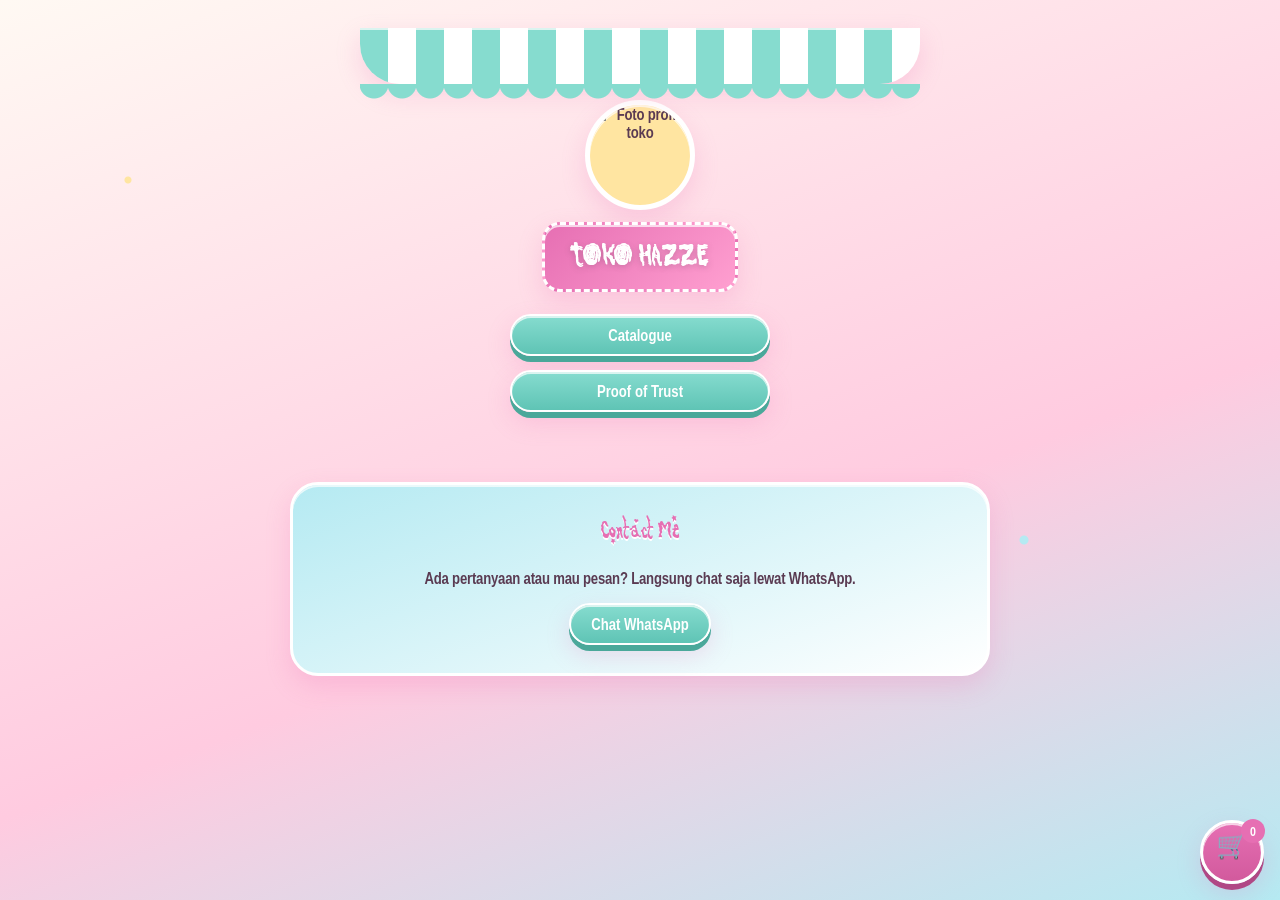
==== index.html @ c9434a18 "Add files via upload" ====
<!doctype html>
<html lang="id">
<head>
  <meta charset="utf-8">
  <meta name="viewport" content="width=device-width, initial-scale=1">
  <title>TOKO HAZZE</title>
  <link rel="stylesheet" href="styles.css">
  <script src="https://cdn.jsdelivr.net/npm/@supabase/supabase-js@2"></script>
  <script src="config.js"></script>
  <script src="shared.js" defer></script>
</head>
<body>
  <header class="storefront">
    <div class="canopy"></div>
    <img id="avatar" class="avatar" alt="Foto profil toko" src="[data-uri]">
    <div class="sign" id="storeName">TOKO HAZZE</div>
    <p class="welcome" id="welcome"></p>
    <nav class="nav">
      <a href="#katalog">Catalogue</a>
      <a href="#testimonials">Proof of Trust</a>
    </nav>
  </header>

  <main>
    <section class="page" id="katalog" hidden>
      <button class="btn back-btn" data-home>← Kembali ke menu</button>
      <h2 class="title">Catalogue</h2>
      <div id="catalog" class="grid"></div>
    </section>

    <section class="page" id="testimonials" hidden>
      <button class="btn back-btn" data-home>← Kembali ke menu</button>
      <h2 class="title">Proof of Trust</h2>
      <div id="testimonialGallery" class="gallery"></div>
    </section>

    <section class="page" id="contact">
      <div class="contact">
        <h2 class="title" style="margin-top:0">Contact Me</h2>
        <p>Ada pertanyaan atau mau pesan? Langsung chat saja lewat WhatsApp.</p>
        <button class="btn" id="contactBtn">Chat WhatsApp</button>
      </div>
    </section>
  </main>

  <footer id="footer"></footer>

  <button class="btn pink cart-fab" id="cartBtn" aria-label="Keranjang">
    🛒<span class="cart-count" id="cartCount">0</span>
  </button>

  <section class="page" id="cartPanel" hidden>
    <div class="panel">
      <h2 class="title" style="margin-top:0">Keranjang</h2>
      <div id="cartItems"></div>
      <div class="total" id="cartTotal"></div>
      <p class="notice" id="cartEmpty" hidden>Keranjang masih kosong. Pilih aplikasi dari katalog dulu ya.</p>
      <div style="text-align:right;margin-top:12px;display:flex;gap:8px;justify-content:flex-end;flex-wrap:wrap">
        <button class="btn" id="backToCatalog">Kembali ke Katalog</button>
        <button class="btn pink" id="checkoutBtn">Checkout via WhatsApp</button>
      </div>
    </div>
  </section>

  <div class="lightbox" id="lightbox"><img id="lightboxImg" alt=""></div>

  <script src="app.js" defer></script>
</body>
</html>
---- styles.css ----
:root {
  --mint: #86DCCF;
  --pink: #FFCBE0;
  --magenta: #E66FB3;
  --baby: #B5EAF2;
  --butter: #FFE5A1;
  --cream: #FFF9F3;
  --ink: #5a3b52;
  --shadow: 0 10px 24px rgba(230, 111, 179, .22), inset 0 2px 0 rgba(255,255,255,.7);
}
* { box-sizing: border-box; }
html { scroll-behavior: smooth; }
body {
  margin: 0;
  font-family: "Arial Narrow", "Liberation Sans Narrow", Arial, sans-serif;
  font-weight: 700;
  letter-spacing: -0.2px;
  color: var(--ink);
  background:
    radial-gradient(circle at 10% 20%, var(--butter) 0 3px, transparent 4px),
    radial-gradient(circle at 80% 60%, var(--baby) 0 4px, transparent 5px),
    linear-gradient(160deg, var(--cream), var(--pink) 60%, var(--baby));
  background-attachment: fixed;
  min-height: 100vh;
}
@font-face {
  font-family: "Pretty on the Inside";
  src: url("fonts/PrettyOnTheInside.ttf") format("truetype");
  font-weight: 400;
  font-style: normal;
  font-display: swap;
}

.storefront { text-align: center; padding: 28px 16px 0; position: relative; }
.canopy {
  height: 56px; margin: 0 auto; max-width: 560px;
  background: repeating-linear-gradient(90deg, var(--mint) 0 28px, #fff 28px 56px);
  border-radius: 0 0 40px 40px;
  box-shadow: var(--shadow);
  position: relative;
}
.canopy::after {
  content: ""; position: absolute; left: 0; right: 0; bottom: -18px; height: 18px;
  background: radial-gradient(circle at 14px 0, var(--mint) 14px, transparent 15px) 0 0 / 28px 18px repeat-x;
}
.avatar {
  width: 110px; height: 110px; border-radius: 50%; object-fit: cover; margin: 16px auto 0;
  border: 5px solid #fff; box-shadow: var(--shadow); background: var(--butter); display: block;
}
.sign {
  display: inline-block; margin-top: 12px; padding: 10px 26px; border-radius: 18px;
  background: linear-gradient(135deg, var(--magenta), #ff9fd0);
  color: #fff; font-family: "Pretty on the Inside", "Arial Narrow", cursive; font-weight: 400;
  font-size: 44px; text-shadow: 0 2px 0 #fff, 0 3px 6px rgba(90,59,82,.35);
  box-shadow: var(--shadow); border: 3px dashed #fff;
}
.welcome { max-width: 640px; margin: 14px auto 0; font-size: 18px; }
.nav {
  display: flex; flex-direction: column; align-items: center; gap: 14px; margin: 22px 0;
}
.nav a { min-width: 260px; text-align: center; }
.nav a, .btn {
  display: inline-block; text-decoration: none; color: #fff; border: 2px solid #fff;
  padding: 10px 20px; border-radius: 999px; letter-spacing: 0;
  background: linear-gradient(180deg, var(--mint), #5fc4b5);
  box-shadow: 0 6px 0 #4aa89a, var(--shadow); transition: transform .15s, box-shadow .15s;
  cursor: pointer; font: inherit; font-weight: 700;
}
.nav a:hover, .btn:hover { transform: translateY(-2px); }
.back-btn { margin: 4px 0 14px; font-size: 15px; padding: 8px 16px; }
.nav a.active { box-shadow: 0 6px 0 #4aa89a, 0 0 0 4px var(--butter), var(--shadow); }
.nav a:active, .btn:active { transform: translateY(4px); box-shadow: 0 2px 0 #4aa89a; }
.btn.pink { background: linear-gradient(180deg, var(--magenta), #d25a9d); box-shadow: 0 6px 0 #b04885, var(--shadow); }
.btn:disabled { opacity: .5; cursor: not-allowed; transform: none; }

section.page { max-width: 1100px; margin: 0 auto; padding: 24px 16px 40px; animation: fade .5s ease; }
@keyframes fade { from { opacity: 0; transform: translateY(8px); } to { opacity: 1; transform: none; } }
h2.title {
  text-align: center; font-family: "Pretty on the Inside", "Arial Narrow", cursive; font-weight: 400;
  color: var(--magenta); font-size: 38px; text-shadow: 0 2px 0 #fff; margin: 8px 0 18px;
}

.grid { display: grid; gap: 20px; grid-template-columns: repeat(auto-fill, minmax(230px, 1fr)); }
.card {
  position: relative; background: linear-gradient(160deg, #fff, var(--cream) 60%, var(--pink));
  border-radius: 22px; padding: 14px; box-shadow: var(--shadow); border: 3px solid #fff;
  transition: transform .2s, box-shadow .2s;
}
.card:hover { transform: translateY(-4px) rotate(-.4deg); box-shadow: 0 16px 30px rgba(230,111,179,.3); }
.card img { width: 100%; aspect-ratio: 4/3; object-fit: contain; background: #fff; border-radius: 14px; border: 2px dashed var(--baby); }
.card h3 { margin: 10px 0 4px; font-size: 20px; }
.badge {
  display: inline-block; padding: 3px 12px; border-radius: 999px; font-size: 13px; color: var(--ink);
  background: var(--butter); border: 1px solid #e8c96a; margin-bottom: 6px;
}
.badge.Private { background: var(--baby); border-color: #7cc7d6; }
.price { font-size: 22px; color: var(--magenta); text-shadow: 0 1px 0 #fff; }
.card .btn { width: 100%; margin-top: 8px; }
.card.unavailable { filter: grayscale(.6); opacity: .7; }
.sticker {
  position: absolute; top: -10px; right: -8px; background: var(--butter); border-radius: 50%;
  width: 42px; height: 42px; display: grid; place-items: center; font-size: 22px; box-shadow: var(--shadow);
  transform: rotate(12deg);
}
.label { position: absolute; top: 10px; left: 10px; background: #fff; border-radius: 999px; padding: 2px 10px; font-size: 13px; border: 2px solid var(--mint); }

.cart-fab {
  position: fixed; right: 16px; bottom: 16px; z-index: 20; border-radius: 50%; width: 64px; height: 64px;
  display: grid; place-items: center; font-size: 26px; padding: 0; border: 3px solid #fff;
}
.cart-count {
  position: absolute; top: -4px; right: -4px; background: var(--magenta); color: #fff; border-radius: 999px;
  min-width: 24px; height: 24px; font-size: 13px; display: grid; place-items: center; padding: 0 6px;
}
.panel {
  background: #fff; border-radius: 22px; padding: 18px; box-shadow: var(--shadow); border: 3px solid var(--pink);
}
.cart-row { display: grid; grid-template-columns: 70px 1fr auto; gap: 12px; align-items: center; padding: 10px 0; border-bottom: 2px dashed var(--pink); }
.cart-row img { width: 70px; height: 70px; object-fit: contain; border-radius: 12px; background: var(--cream); }
.qty { display: inline-flex; align-items: center; gap: 6px; }
.qty button { width: 30px; height: 30px; border-radius: 50%; border: 0; background: var(--mint); color: #fff; font-size: 16px; cursor: pointer; }
.total { font-size: 22px; text-align: right; margin-top: 12px; }

.gallery { columns: 240px; column-gap: 16px; }
.shot {
  break-inside: avoid; margin: 0 0 16px; position: relative; border-radius: 18px; overflow: hidden;
  background: #fff; border: 4px solid #fff; box-shadow: var(--shadow); cursor: zoom-in; transition: transform .2s;
}
.shot:hover { transform: scale(1.02) rotate(-.5deg); }
.shot img { width: 100%; display: block; }
.shot .num {
  position: absolute; left: 8px; bottom: 8px; background: var(--butter); border: 2px solid #fff;
  padding: 2px 10px; border-radius: 999px; font-size: 14px; box-shadow: 0 2px 6px rgba(0,0,0,.15);
}
.lightbox {
  position: fixed; inset: 0; background: rgba(90,59,82,.75); display: none; place-items: center; z-index: 50; padding: 20px;
}
.lightbox.open { display: grid; }
.lightbox img { max-width: 95vw; max-height: 90vh; border-radius: 16px; border: 6px solid #fff; }

.contact { text-align: center; background: linear-gradient(160deg, var(--baby), #fff); border-radius: 28px; padding: 28px; margin: 24px auto; max-width: 700px; box-shadow: var(--shadow); border: 3px solid #fff; }
footer { text-align: center; padding: 24px 16px 40px; font-size: 14px; }
.scallop { height: 22px; background: radial-gradient(circle at 11px 0, var(--pink) 11px, transparent 12px) 0 0 / 22px 22px repeat-x; }

.toast {
  position: fixed; left: 50%; bottom: 96px; transform: translate(-50%, 30px); opacity: 0; transition: .3s;
  background: var(--mint); color: #fff; padding: 10px 20px; border-radius: 999px; box-shadow: var(--shadow); z-index: 60;
}
.toast.show { opacity: 1; transform: translate(-50%, 0); }
.empty { text-align: center; padding: 30px; background: #fff; border-radius: 18px; border: 2px dashed var(--magenta); }
.notice { background: var(--butter); border-radius: 14px; padding: 10px 14px; margin: 10px 0; }

/* ===== Admin ===== */
.admin-wrap { max-width: 1100px; margin: 0 auto; padding: 20px 16px; }
.admin-wrap input, .admin-wrap textarea, .admin-wrap select {
  width: 100%; padding: 9px 12px; border-radius: 12px; border: 2px solid var(--baby); font: inherit; margin: 4px 0 10px; background: #fff;
}
.admin-wrap label { font-size: 15px; display: block; }
.admin-wrap table { width: 100%; border-collapse: collapse; background: #fff; border-radius: 14px; overflow: hidden; }
.admin-wrap td, .admin-wrap th { padding: 8px; border-bottom: 1px solid var(--pink); text-align: left; vertical-align: middle; }
.admin-wrap td img { width: 60px; height: 60px; object-fit: cover; border-radius: 10px; }
.stats { display: grid; grid-template-columns: repeat(auto-fill, minmax(180px, 1fr)); gap: 14px; margin-bottom: 20px; }
.stat { background: #fff; border-radius: 18px; padding: 16px; box-shadow: var(--shadow); text-align: center; }
.stat b { font-size: 34px; color: var(--magenta); display: block; }
.tabs { display: flex; gap: 8px; flex-wrap: wrap; margin-bottom: 16px; }
.tabs button { padding: 8px 14px; border-radius: 999px; border: 2px solid #fff; background: var(--pink); cursor: pointer; font: inherit; font-weight: 700; color: var(--ink); }
.tabs button.active { background: var(--mint); color: #fff; }
.row-actions { display: flex; gap: 6px; flex-wrap: wrap; }
.row-actions button { padding: 5px 10px; border-radius: 999px; border: 0; cursor: pointer; background: var(--baby); font: inherit; }
.row-actions button.danger { background: #ffb3b3; }

@media (max-width: 600px) {
  .sign { font-size: 34px; }
  h2.title { font-size: 30px; }
}
@media (prefers-reduced-motion: reduce) {
  * { animation: none !important; transition: none !important; }
}
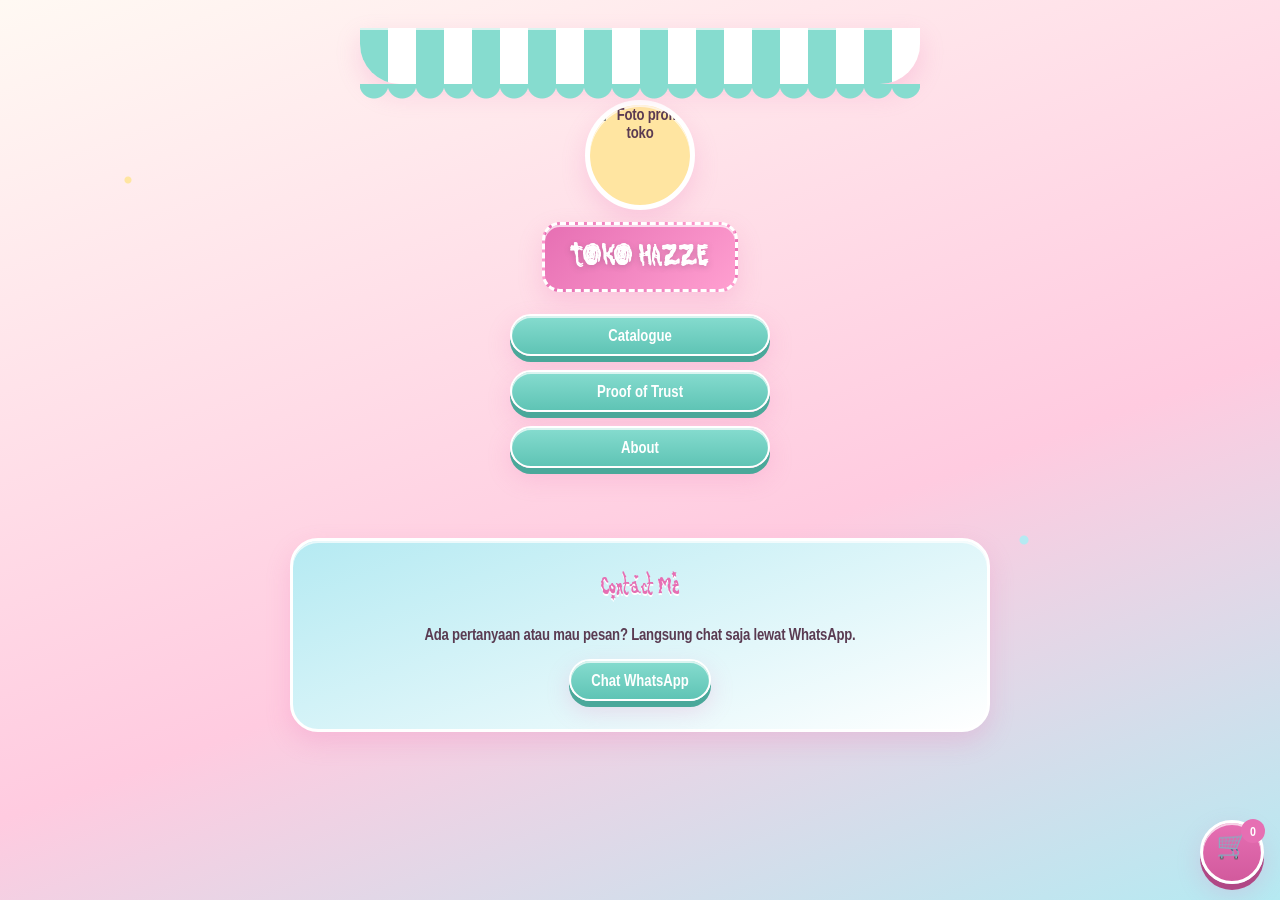
==== commit 466b6984: "Add files via upload" ====
--- a/index.html
+++ b/index.html
@@ -18,6 +18,7 @@
     <nav class="nav">
       <a href="#katalog">Catalogue</a>
       <a href="#testimonials">Proof of Trust</a>
+      <a href="#about">About</a>
     </nav>
   </header>
 
@@ -32,6 +33,12 @@
       <button class="btn back-btn" data-home>← Kembali ke menu</button>
       <h2 class="title">Proof of Trust</h2>
       <div id="testimonialGallery" class="gallery"></div>
+    </section>
+
+    <section class="page" id="about" hidden>
+      <button class="btn back-btn" data-home>← Kembali ke menu</button>
+      <h2 class="title">About</h2>
+      <div class="panel" id="aboutText" style="white-space: pre-line; font-size: 18px;"></div>
     </section>
 
     <section class="page" id="contact">
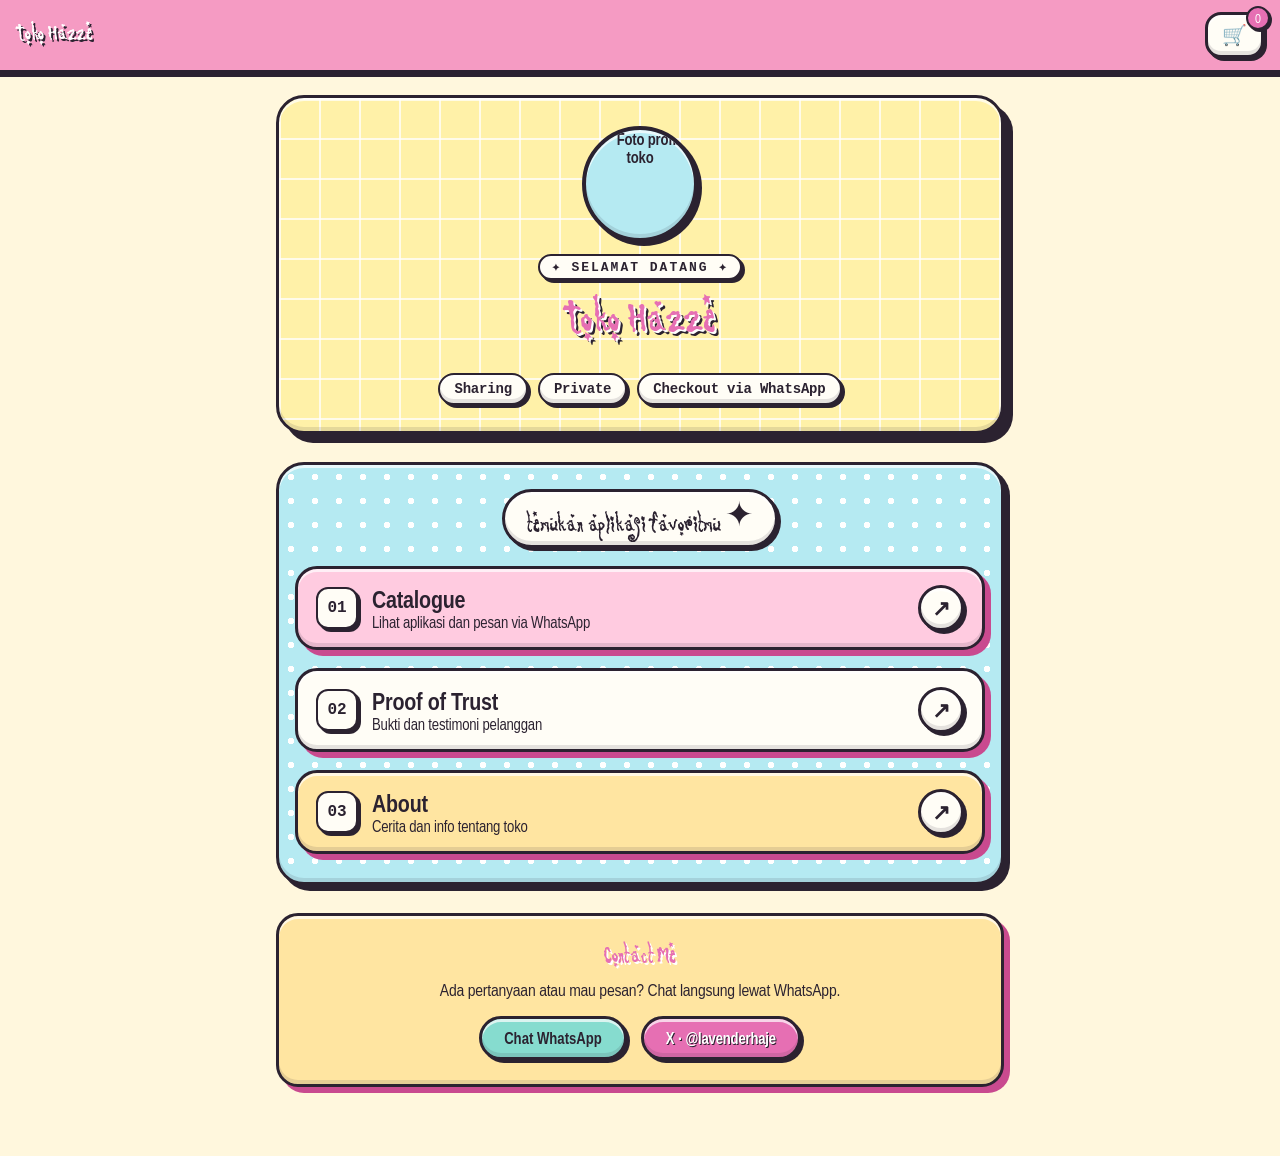
==== commit bf1ce0d6: "Add files via upload" ====
--- a/index.html
+++ b/index.html
@@ -3,71 +3,101 @@
 <head>
   <meta charset="utf-8">
   <meta name="viewport" content="width=device-width, initial-scale=1">
-  <title>TOKO HAZZE</title>
+  <title>Toko Hazze</title>
   <link rel="stylesheet" href="styles.css">
   <script src="https://cdn.jsdelivr.net/npm/@supabase/supabase-js@2"></script>
   <script src="config.js"></script>
   <script src="shared.js" defer></script>
 </head>
 <body>
-  <header class="storefront">
-    <div class="canopy"></div>
-    <img id="avatar" class="avatar" alt="Foto profil toko" src="[data-uri]">
-    <div class="sign" id="storeName">TOKO HAZZE</div>
-    <p class="welcome" id="welcome"></p>
-    <nav class="nav">
-      <a href="#katalog">Catalogue</a>
-      <a href="#testimonials">Proof of Trust</a>
-      <a href="#about">About</a>
-    </nav>
+  <header class="topbar">
+    <span class="brand-name" id="brandName">Toko Hazze</span>
+    <button class="iconbtn" id="cartBtn" aria-label="Keranjang">🛒<span class="cart-count" id="cartCount">0</span></button>
   </header>
 
   <main>
+    <section class="home" id="home">
+      <div class="hero">
+        <img id="avatar" class="avatar" alt="Foto profil toko" src="[data-uri]">
+        <p class="eyebrow">✦ SELAMAT DATANG ✦</p>
+        <h1 class="sign" id="storeName">Toko Hazze</h1>
+        <p class="welcome" id="welcome"></p>
+        <div class="chips">
+          <span>Sharing</span>
+          <span>Private</span>
+          <span>Checkout via WhatsApp</span>
+        </div>
+      </div>
+
+      <section class="menu-section">
+        <p class="menu-title">temukan aplikasi favoritmu ✦</p>
+        <nav class="nav">
+          <a class="menu-card" href="#katalog">
+            <span class="num">01</span>
+            <span><b>Catalogue</b><small>Lihat aplikasi dan pesan via WhatsApp</small></span>
+            <span class="arrow">↗</span>
+          </a>
+          <a class="menu-card" href="#testimonials">
+            <span class="num">02</span>
+            <span><b>Proof of Trust</b><small>Bukti dan testimoni pelanggan</small></span>
+            <span class="arrow">↗</span>
+          </a>
+          <a class="menu-card" href="#about">
+            <span class="num">03</span>
+            <span><b>About</b><small>Cerita dan info tentang toko</small></span>
+            <span class="arrow">↗</span>
+          </a>
+        </nav>
+      </section>
+
+      <section class="contact-card" id="contact">
+        <h2>Contact Me</h2>
+        <p>Ada pertanyaan atau mau pesan? Chat langsung lewat WhatsApp.</p>
+        <div class="contact-actions">
+          <button class="btn" id="contactBtn">Chat WhatsApp</button>
+          <a class="btn pink" href="https://x.com/lavenderhaje" target="_blank" rel="noopener">X · @lavenderhaje</a>
+        </div>
+      </section>
+
+      <footer id="footer"></footer>
+    </section>
+
     <section class="page" id="katalog" hidden>
       <button class="btn back-btn" data-home>← Kembali ke menu</button>
-      <h2 class="title">Catalogue</h2>
-      <div id="catalog" class="grid"></div>
+      <p class="eyebrow">✦ CATALOGUE ✦</p>
+      <h2 class="page-title">Pilih aplikasimu.</h2>
+      <div id="catalog"></div>
     </section>
 
     <section class="page" id="testimonials" hidden>
       <button class="btn back-btn" data-home>← Kembali ke menu</button>
-      <h2 class="title">Proof of Trust</h2>
+      <p class="eyebrow">✦ PROOF OF TRUST ✦</p>
+      <h2 class="page-title">Cerita dari pelanggan.</h2>
       <div id="testimonialGallery" class="gallery"></div>
     </section>
 
     <section class="page" id="about" hidden>
       <button class="btn back-btn" data-home>← Kembali ke menu</button>
-      <h2 class="title">About</h2>
-      <div class="panel" id="aboutText" style="white-space: pre-line; font-size: 18px;"></div>
+      <p class="eyebrow">✦ ABOUT ✦</p>
+      <h2 class="page-title">Tentang kami.</h2>
+      <div id="aboutText"></div>
     </section>
 
-    <section class="page" id="contact">
-      <div class="contact">
-        <h2 class="title" style="margin-top:0">Contact Me</h2>
-        <p>Ada pertanyaan atau mau pesan? Langsung chat saja lewat WhatsApp.</p>
-        <button class="btn" id="contactBtn">Chat WhatsApp</button>
+    <section class="page" id="cartPanel" hidden>
+      <button class="btn back-btn" data-home>← Kembali ke menu</button>
+      <p class="eyebrow">✦ KERANJANG ✦</p>
+      <h2 class="page-title">Pesananmu.</h2>
+      <div class="panel">
+        <div id="cartItems"></div>
+        <p class="notice" id="cartEmpty" hidden>Keranjang masih kosong. Pilih aplikasi dari katalog dulu ya.</p>
+        <div class="total" id="cartTotal"></div>
+        <div class="cart-actions">
+          <button class="btn" id="backToCatalog">Kembali ke Katalog</button>
+          <button class="btn pink" id="checkoutBtn">Checkout via WhatsApp</button>
+        </div>
       </div>
     </section>
   </main>
-
-  <footer id="footer"></footer>
-
-  <button class="btn pink cart-fab" id="cartBtn" aria-label="Keranjang">
-    🛒<span class="cart-count" id="cartCount">0</span>
-  </button>
-
-  <section class="page" id="cartPanel" hidden>
-    <div class="panel">
-      <h2 class="title" style="margin-top:0">Keranjang</h2>
-      <div id="cartItems"></div>
-      <div class="total" id="cartTotal"></div>
-      <p class="notice" id="cartEmpty" hidden>Keranjang masih kosong. Pilih aplikasi dari katalog dulu ya.</p>
-      <div style="text-align:right;margin-top:12px;display:flex;gap:8px;justify-content:flex-end;flex-wrap:wrap">
-        <button class="btn" id="backToCatalog">Kembali ke Katalog</button>
-        <button class="btn pink" id="checkoutBtn">Checkout via WhatsApp</button>
-      </div>
-    </div>
-  </section>
 
   <div class="lightbox" id="lightbox"><img id="lightboxImg" alt=""></div>
 
--- a/styles.css
+++ b/styles.css
@@ -1,28 +1,39 @@
+/* ===== Token ===== */
 :root {
   --mint: #86DCCF;
   --pink: #FFCBE0;
   --magenta: #E66FB3;
   --baby: #B5EAF2;
   --butter: #FFE5A1;
-  --cream: #FFF9F3;
-  --ink: #5a3b52;
-  --shadow: 0 10px 24px rgba(230, 111, 179, .22), inset 0 2px 0 rgba(255,255,255,.7);
-}
+  --cream: #FFF7DD;
+  --paper: #FFFDF6;
+  --ink: #2b2230;
+  --deep: #C94A8F;
+  --line: 3px solid var(--ink);
+
+  /* Sistem 3D: highlight atas (timbul) + bayangan keras di kanan-bawah */
+  --bevel: inset 0 3px 0 rgba(255,255,255,.7), inset 0 -4px 0 rgba(43,34,48,.12);
+  --lift-sm: 3px 3px 0 var(--ink);
+  --lift-md: 6px 6px 0 var(--ink);
+  --lift-lg: 9px 9px 0 var(--ink);
+  --accent: 6px 6px 0 var(--deep);
+  --ease: transform .15s ease, box-shadow .15s ease;
+}
+
+[hidden] { display: none !important; }
 * { box-sizing: border-box; }
 html { scroll-behavior: smooth; }
 body {
   margin: 0;
+  background: var(--cream);
+  color: var(--ink);
   font-family: "Arial Narrow", "Liberation Sans Narrow", Arial, sans-serif;
   font-weight: 700;
   letter-spacing: -0.2px;
-  color: var(--ink);
-  background:
-    radial-gradient(circle at 10% 20%, var(--butter) 0 3px, transparent 4px),
-    radial-gradient(circle at 80% 60%, var(--baby) 0 4px, transparent 5px),
-    linear-gradient(160deg, var(--cream), var(--pink) 60%, var(--baby));
-  background-attachment: fixed;
   min-height: 100vh;
 }
+
+/* Font nama toko: file ada di fonts/PrettyOnTheInside.ttf */
 @font-face {
   font-family: "Pretty on the Inside";
   src: url("fonts/PrettyOnTheInside.ttf") format("truetype");
@@ -31,147 +42,370 @@
   font-display: swap;
 }
 
-.storefront { text-align: center; padding: 28px 16px 0; position: relative; }
-.canopy {
-  height: 56px; margin: 0 auto; max-width: 560px;
-  background: repeating-linear-gradient(90deg, var(--mint) 0 28px, #fff 28px 56px);
-  border-radius: 0 0 40px 40px;
-  box-shadow: var(--shadow);
-  position: relative;
-}
-.canopy::after {
-  content: ""; position: absolute; left: 0; right: 0; bottom: -18px; height: 18px;
-  background: radial-gradient(circle at 14px 0, var(--mint) 14px, transparent 15px) 0 0 / 28px 18px repeat-x;
+/* ===== Header ===== */
+.topbar {
+  position: sticky; top: 0; z-index: 10;
+  display: flex; justify-content: space-between; align-items: center;
+  padding: 12px 16px;
+  background: #F59BC3;
+  border-bottom: var(--line);
+  box-shadow: 0 4px 0 var(--ink);
+}
+.brand-name {
+  font-family: "Pretty on the Inside", "Arial Narrow", cursive;
+  font-weight: 400; font-size: 32px; color: #fff;
+  text-shadow: 2px 2px 0 var(--ink);
+}
+.iconbtn {
+  position: relative; border: var(--line); background: var(--paper);
+  border-radius: 16px; padding: 8px 14px; font-size: 20px; cursor: pointer;
+  box-shadow: var(--bevel), var(--lift-sm); font-family: inherit;
+  transition: var(--ease);
+}
+.iconbtn:hover { transform: translate(-1px,-1px); box-shadow: var(--bevel), 4px 4px 0 var(--ink); }
+.iconbtn:active { transform: translate(2px,2px); box-shadow: var(--bevel), 1px 1px 0 var(--ink); }
+.cart-count {
+  position: absolute; top: -9px; right: -9px;
+  background: var(--magenta); color: #fff; border: 2px solid var(--ink); border-radius: 999px;
+  min-width: 24px; height: 24px; padding: 0 6px; font-size: 13px;
+  display: grid; place-items: center; box-shadow: 2px 2px 0 var(--ink);
+}
+
+/* ===== Halaman depan ===== */
+.home { max-width: 760px; margin: 0 auto; padding: 22px 16px 36px; }
+.hero {
+  background-color: #FFF1A8;
+  background-image:
+    linear-gradient(rgba(255,255,255,.75) 2px, transparent 2px),
+    linear-gradient(90deg, rgba(255,255,255,.75) 2px, transparent 2px);
+  background-size: 40px 40px;
+  border: var(--line); border-radius: 28px;
+  padding: 28px 20px 26px; text-align: center;
+  box-shadow: var(--bevel), var(--lift-lg);
 }
 .avatar {
-  width: 110px; height: 110px; border-radius: 50%; object-fit: cover; margin: 16px auto 0;
-  border: 5px solid #fff; box-shadow: var(--shadow); background: var(--butter); display: block;
+  display: block; margin: 0 auto;
+  width: 116px; height: 116px; border-radius: 50%; object-fit: cover;
+  border: 4px solid var(--ink); background: var(--baby);
+  box-shadow: var(--bevel), 4px 4px 0 var(--ink);
+}
+.eyebrow {
+  display: inline-block;
+  font-family: monospace; font-size: 13px; letter-spacing: 2px;
+  color: var(--ink); margin: 12px 0 0; font-weight: 700;
+  border: 2px solid var(--ink); border-radius: 999px;
+  background: var(--paper); padding: 3px 12px;
+  box-shadow: var(--lift-sm);
 }
 .sign {
-  display: inline-block; margin-top: 12px; padding: 10px 26px; border-radius: 18px;
-  background: linear-gradient(135deg, var(--magenta), #ff9fd0);
-  color: #fff; font-family: "Pretty on the Inside", "Arial Narrow", cursive; font-weight: 400;
-  font-size: 44px; text-shadow: 0 2px 0 #fff, 0 3px 6px rgba(90,59,82,.35);
-  box-shadow: var(--shadow); border: 3px dashed #fff;
-}
-.welcome { max-width: 640px; margin: 14px auto 0; font-size: 18px; }
-.nav {
-  display: flex; flex-direction: column; align-items: center; gap: 14px; margin: 22px 0;
-}
-.nav a { min-width: 260px; text-align: center; }
-.nav a, .btn {
-  display: inline-block; text-decoration: none; color: #fff; border: 2px solid #fff;
-  padding: 10px 20px; border-radius: 999px; letter-spacing: 0;
-  background: linear-gradient(180deg, var(--mint), #5fc4b5);
-  box-shadow: 0 6px 0 #4aa89a, var(--shadow); transition: transform .15s, box-shadow .15s;
-  cursor: pointer; font: inherit; font-weight: 700;
-}
-.nav a:hover, .btn:hover { transform: translateY(-2px); }
-.back-btn { margin: 4px 0 14px; font-size: 15px; padding: 8px 16px; }
-.nav a.active { box-shadow: 0 6px 0 #4aa89a, 0 0 0 4px var(--butter), var(--shadow); }
-.nav a:active, .btn:active { transform: translateY(4px); box-shadow: 0 2px 0 #4aa89a; }
-.btn.pink { background: linear-gradient(180deg, var(--magenta), #d25a9d); box-shadow: 0 6px 0 #b04885, var(--shadow); }
-.btn:disabled { opacity: .5; cursor: not-allowed; transform: none; }
-
-section.page { max-width: 1100px; margin: 0 auto; padding: 24px 16px 40px; animation: fade .5s ease; }
-@keyframes fade { from { opacity: 0; transform: translateY(8px); } to { opacity: 1; transform: none; } }
+  font-family: "Pretty on the Inside", "Arial Narrow", cursive;
+  font-weight: 400; font-size: 62px; line-height: 1.05; margin: 10px 0 10px;
+  color: var(--magenta);
+  text-shadow: 2px 2px 0 #fff, 4px 4px 0 var(--ink);
+}
+.welcome { font-size: 19px; line-height: 1.45; max-width: 560px; margin: 0 auto; }
+.chips { display: flex; flex-wrap: wrap; gap: 10px; justify-content: center; margin-top: 18px; }
+.chips span {
+  border: 2px solid var(--ink); background: var(--paper); border-radius: 999px;
+  padding: 6px 14px; font-family: monospace; font-size: 14px;
+  box-shadow: var(--bevel), var(--lift-sm);
+}
+
+/* Menu bernomor di atas latar biru bertitik */
+.menu-section {
+  margin-top: 28px;
+  background-color: var(--baby);
+  background-image: radial-gradient(#fff 3px, transparent 3.5px);
+  background-size: 24px 24px;
+  border: var(--line); border-radius: 28px;
+  padding: 24px 16px 28px;
+  box-shadow: var(--bevel), var(--lift-md);
+}
+.menu-title {
+  display: block; width: fit-content; margin: 0 auto 18px;
+  font-family: "Pretty on the Inside", "Arial Narrow", cursive;
+  font-weight: 400; font-size: 34px;
+  background: var(--paper); border: var(--line); border-radius: 999px;
+  padding: 2px 22px; box-shadow: var(--bevel), var(--lift-sm);
+}
+.nav { display: flex; flex-direction: column; gap: 18px; }
+.menu-card {
+  display: flex; align-items: center; gap: 14px;
+  text-decoration: none; color: var(--ink);
+  background: var(--pink);
+  border: var(--line); border-radius: 22px;
+  padding: 16px 18px;
+  box-shadow: var(--bevel), var(--accent);
+  transition: var(--ease);
+}
+.menu-card:nth-child(2) { background: var(--paper); }
+.menu-card:nth-child(3) { background: var(--butter); }
+.menu-card:hover { transform: translate(-2px,-2px); box-shadow: var(--bevel), 8px 8px 0 var(--deep); }
+.menu-card:active { transform: translate(4px,4px); box-shadow: var(--bevel), 2px 2px 0 var(--deep); }
+.menu-card .num {
+  font-family: monospace; font-size: 16px; color: var(--ink); min-width: 42px;
+  height: 42px; display: grid; place-items: center;
+  border: 2px solid var(--ink); border-radius: 12px; background: var(--paper);
+  box-shadow: var(--lift-sm);
+}
+.menu-card b { display: block; font-size: 24px; }
+.menu-card small { display: block; font-size: 16px; font-weight: 400; }
+.menu-card .arrow {
+  margin-left: auto; flex-shrink: 0;
+  width: 46px; height: 46px; border-radius: 50%;
+  border: var(--line); background: var(--paper);
+  display: grid; place-items: center; font-size: 22px;
+  box-shadow: var(--bevel), 3px 3px 0 var(--ink);
+}
+
+.contact-card {
+  margin-top: 28px; background: var(--butter);
+  border: var(--line); border-radius: 22px; padding: 24px 22px; text-align: center;
+  box-shadow: var(--bevel), var(--accent);
+}
+.contact-card h2 {
+  margin: 0 0 6px; font-family: "Pretty on the Inside", "Arial Narrow", cursive;
+  font-weight: 400; font-size: 34px; color: var(--magenta);
+  text-shadow: 2px 2px 0 #fff;
+}
+.contact-card p { font-weight: 400; margin: 0 0 16px; font-size: 17px; }
+.contact-actions { display: flex; flex-wrap: wrap; gap: 14px; justify-content: center; }
+footer { text-align: center; padding: 24px 12px 10px; font-size: 14px; }
+
+/* ===== Halaman per menu ===== */
+.page { max-width: 1000px; margin: 0 auto; padding: 18px 16px 60px; }
+.page-title {
+  font-family: "Pretty on the Inside", "Arial Narrow", cursive;
+  font-weight: 400; font-size: 46px; line-height: 1.05;
+  color: var(--magenta); margin: 10px 0 20px;
+  text-shadow: 2px 2px 0 #fff, 4px 4px 0 var(--ink);
+}
+.back-btn { margin-bottom: 8px; font-size: 15px; padding: 8px 16px; }
+
+/* ===== Tombol ===== */
+.btn {
+  display: inline-block; text-decoration: none; color: var(--ink);
+  border: var(--line); border-radius: 999px; padding: 10px 22px;
+  background: var(--mint);
+  box-shadow: var(--bevel), var(--lift-sm);
+  font: inherit; font-weight: 700; cursor: pointer;
+  transition: var(--ease);
+}
+.btn:hover { transform: translate(-1px,-1px); box-shadow: var(--bevel), 4px 4px 0 var(--ink); }
+.btn:active { transform: translate(3px,3px); box-shadow: var(--bevel), 0 0 0 var(--ink); }
+.btn.pink { background: var(--magenta); color: #fff; text-shadow: 1px 1px 0 var(--ink); }
+.btn:disabled { opacity: .5; cursor: not-allowed; transform: none; box-shadow: var(--lift-sm); }
+
+/* ===== Katalog ===== */
+.cat-group { margin-bottom: 40px; }
+.group-title {
+  display: inline-block; margin: 0 0 18px;
+  font-family: "Pretty on the Inside", "Arial Narrow", cursive; font-weight: 400;
+  font-size: 30px; background: var(--butter); color: var(--ink);
+  border: var(--line); border-radius: 999px; padding: 4px 22px;
+  box-shadow: var(--bevel), var(--lift-md);
+}
+.grid { display: grid; gap: 24px; grid-template-columns: repeat(auto-fill, minmax(240px, 1fr)); }
+.card {
+  position: relative; background: #fff;
+  border: var(--line); border-radius: 22px; overflow: hidden;
+  box-shadow: var(--bevel), var(--accent);
+  transition: var(--ease);
+}
+.card:not(.unavailable):hover { transform: translate(-2px,-2px); box-shadow: var(--bevel), 8px 8px 0 var(--deep); }
+.card.unavailable { opacity: .6; box-shadow: var(--bevel), var(--lift-md); }
+.card-top {
+  position: relative; height: 190px;
+  display: flex; align-items: center; justify-content: center;
+  border-bottom: var(--line);
+  background-image: radial-gradient(rgba(43,34,48,.18) 1.5px, transparent 2px);
+  background-size: 18px 18px;
+}
+.card-top img {
+  max-width: 62%; max-height: 74%; object-fit: contain;
+  border: 2px solid var(--ink); border-radius: 16px; background: #fff;
+  box-shadow: var(--lift-sm);
+  cursor: zoom-in;
+}
+.label {
+  position: absolute; top: 12px; left: 12px;
+  background: #fff; border: 2px solid var(--ink); border-radius: 999px;
+  padding: 2px 10px; font-family: monospace; font-size: 13px;
+  box-shadow: 2px 2px 0 var(--ink);
+}
+.card-body { padding: 16px 18px 18px; background: #fff; }
+.cat {
+  font-family: monospace; font-size: 12px; color: var(--ink);
+  text-transform: uppercase; letter-spacing: 1px;
+  border: 2px solid var(--ink); border-radius: 999px; padding: 1px 10px;
+  background: var(--paper); display: inline-block;
+}
+.card h3 { font-size: 24px; margin: 10px 0 6px; }
+.desc { font-size: 15px; font-weight: 400; margin: 0 0 10px; }
+.card-foot {
+  display: flex; justify-content: space-between; align-items: flex-end;
+  border-top: 3px solid var(--ink); padding-top: 12px; margin-top: 4px;
+}
+.card-foot small { font-family: monospace; font-weight: 400; color: #6b5a6e; }
+.price { font-size: 24px; color: var(--magenta); text-shadow: 1px 1px 0 var(--ink); }
+.add {
+  width: 52px; height: 52px; border-radius: 50%;
+  border: var(--line); background: var(--butter);
+  font-size: 26px; cursor: pointer;
+  box-shadow: var(--bevel), var(--lift-sm);
+  font-family: inherit; transition: var(--ease);
+}
+.add:hover:not(:disabled) { transform: translate(-1px,-1px); box-shadow: var(--bevel), 4px 4px 0 var(--ink); }
+.add:active:not(:disabled) { transform: translate(3px,3px); box-shadow: var(--bevel), 0 0 0 var(--ink); }
+.add:disabled { opacity: .5; cursor: not-allowed; box-shadow: var(--lift-sm); }
+
+/* ===== About ===== */
+.note {
+  border: var(--line); border-radius: 22px; padding: 20px 22px;
+  box-shadow: var(--bevel), var(--accent); margin-bottom: 22px;
+}
+.note p { margin: 0; font-size: 19px; line-height: 1.5; font-weight: 400; white-space: pre-line; }
+
+/* ===== Proof of Trust (galeri) ===== */
+.gallery { columns: 240px; column-gap: 20px; }
+.shot {
+  break-inside: avoid; margin: 0 0 20px; position: relative;
+  border: var(--line); border-radius: 18px; overflow: hidden; background: #fff;
+  box-shadow: var(--bevel), var(--accent); cursor: zoom-in;
+  transition: var(--ease);
+}
+.shot:hover { transform: translate(-2px,-2px); box-shadow: var(--bevel), 8px 8px 0 var(--deep); }
+.shot img { width: 100%; display: block; border-bottom: 3px solid var(--ink); }
+.shot .num {
+  position: absolute; left: 10px; bottom: 12px;
+  background: var(--butter); border: 2px solid var(--ink); border-radius: 999px;
+  padding: 2px 10px; font-family: monospace; font-size: 14px;
+  box-shadow: 2px 2px 0 var(--ink);
+}
+.lightbox {
+  position: fixed; inset: 0; background: rgba(43,34,48,.8);
+  display: none; place-items: center; z-index: 50; padding: 20px;
+}
+.lightbox.open { display: grid; }
+.lightbox img {
+  max-width: 95vw; max-height: 90vh;
+  border: 4px solid #fff; border-radius: 16px;
+  box-shadow: 8px 8px 0 var(--deep);
+}
+
+/* ===== Keranjang ===== */
+.panel {
+  background: #fff; border: var(--line); border-radius: 22px; padding: 20px;
+  box-shadow: var(--bevel), var(--accent);
+}
+.cart-row {
+  display: grid; grid-template-columns: 74px 1fr auto; gap: 14px; align-items: center;
+  padding: 12px 0; border-bottom: 3px solid var(--ink);
+}
+.cart-row:last-child { border-bottom: 0; }
+.cart-row img {
+  width: 74px; height: 74px; object-fit: contain;
+  border: 2px solid var(--ink); border-radius: 14px; background: var(--cream);
+  box-shadow: var(--lift-sm);
+}
+.badge {
+  display: inline-block; padding: 2px 10px; border-radius: 999px; font-size: 13px;
+  border: 2px solid var(--ink); background: var(--butter); margin: 4px 0;
+  box-shadow: 2px 2px 0 var(--ink);
+}
+.qty { display: inline-flex; align-items: center; gap: 8px; font-size: 18px; }
+.qty button {
+  width: 32px; height: 32px; border-radius: 50%; border: 2px solid var(--ink);
+  background: var(--mint); font-size: 16px; cursor: pointer;
+  box-shadow: var(--bevel), 2px 2px 0 var(--ink); transition: var(--ease);
+}
+.qty button:active { transform: translate(2px,2px); box-shadow: var(--bevel), 0 0 0 var(--ink); }
+.qty button.del { background: #ffb3b3; }
+.total {
+  font-size: 22px; text-align: right; margin-top: 16px;
+  padding-top: 12px; border-top: 3px solid var(--ink);
+}
+.cart-actions { display: flex; gap: 10px; justify-content: flex-end; flex-wrap: wrap; margin-top: 14px; }
+
+/* ===== Umum ===== */
+.empty {
+  text-align: center; padding: 30px; background: #fff; border-radius: 18px;
+  border: 2px dashed var(--ink); font-weight: 400;
+  box-shadow: var(--lift-sm);
+}
+.notice {
+  background: var(--butter); border: 2px solid var(--ink); border-radius: 14px;
+  padding: 10px 14px; margin: 10px 0; box-shadow: var(--lift-sm);
+}
+.toast {
+  position: fixed; left: 50%; bottom: 24px; transform: translate(-50%, 30px);
+  opacity: 0; transition: .3s; z-index: 60;
+  background: var(--mint); border: var(--line); color: var(--ink);
+  padding: 10px 20px; border-radius: 999px; box-shadow: var(--bevel), var(--lift-md);
+}
+.toast.show { opacity: 1; transform: translate(-50%, 0); }
+
+/* ===== Admin ===== */
 h2.title {
-  text-align: center; font-family: "Pretty on the Inside", "Arial Narrow", cursive; font-weight: 400;
-  color: var(--magenta); font-size: 38px; text-shadow: 0 2px 0 #fff; margin: 8px 0 18px;
-}
-
-.grid { display: grid; gap: 20px; grid-template-columns: repeat(auto-fill, minmax(230px, 1fr)); }
-.card {
-  position: relative; background: linear-gradient(160deg, #fff, var(--cream) 60%, var(--pink));
-  border-radius: 22px; padding: 14px; box-shadow: var(--shadow); border: 3px solid #fff;
-  transition: transform .2s, box-shadow .2s;
-}
-.card:hover { transform: translateY(-4px) rotate(-.4deg); box-shadow: 0 16px 30px rgba(230,111,179,.3); }
-.card img { width: 100%; aspect-ratio: 4/3; object-fit: contain; background: #fff; border-radius: 14px; border: 2px dashed var(--baby); }
-.card h3 { margin: 10px 0 4px; font-size: 20px; }
-.badge {
-  display: inline-block; padding: 3px 12px; border-radius: 999px; font-size: 13px; color: var(--ink);
-  background: var(--butter); border: 1px solid #e8c96a; margin-bottom: 6px;
-}
-.badge.Private { background: var(--baby); border-color: #7cc7d6; }
-.price { font-size: 22px; color: var(--magenta); text-shadow: 0 1px 0 #fff; }
-.card .btn { width: 100%; margin-top: 8px; }
-.card.unavailable { filter: grayscale(.6); opacity: .7; }
-.sticker {
-  position: absolute; top: -10px; right: -8px; background: var(--butter); border-radius: 50%;
-  width: 42px; height: 42px; display: grid; place-items: center; font-size: 22px; box-shadow: var(--shadow);
-  transform: rotate(12deg);
-}
-.label { position: absolute; top: 10px; left: 10px; background: #fff; border-radius: 999px; padding: 2px 10px; font-size: 13px; border: 2px solid var(--mint); }
-
-.cart-fab {
-  position: fixed; right: 16px; bottom: 16px; z-index: 20; border-radius: 50%; width: 64px; height: 64px;
-  display: grid; place-items: center; font-size: 26px; padding: 0; border: 3px solid #fff;
-}
-.cart-count {
-  position: absolute; top: -4px; right: -4px; background: var(--magenta); color: #fff; border-radius: 999px;
-  min-width: 24px; height: 24px; font-size: 13px; display: grid; place-items: center; padding: 0 6px;
-}
-.panel {
-  background: #fff; border-radius: 22px; padding: 18px; box-shadow: var(--shadow); border: 3px solid var(--pink);
-}
-.cart-row { display: grid; grid-template-columns: 70px 1fr auto; gap: 12px; align-items: center; padding: 10px 0; border-bottom: 2px dashed var(--pink); }
-.cart-row img { width: 70px; height: 70px; object-fit: contain; border-radius: 12px; background: var(--cream); }
-.qty { display: inline-flex; align-items: center; gap: 6px; }
-.qty button { width: 30px; height: 30px; border-radius: 50%; border: 0; background: var(--mint); color: #fff; font-size: 16px; cursor: pointer; }
-.total { font-size: 22px; text-align: right; margin-top: 12px; }
-
-.gallery { columns: 240px; column-gap: 16px; }
-.shot {
-  break-inside: avoid; margin: 0 0 16px; position: relative; border-radius: 18px; overflow: hidden;
-  background: #fff; border: 4px solid #fff; box-shadow: var(--shadow); cursor: zoom-in; transition: transform .2s;
-}
-.shot:hover { transform: scale(1.02) rotate(-.5deg); }
-.shot img { width: 100%; display: block; }
-.shot .num {
-  position: absolute; left: 8px; bottom: 8px; background: var(--butter); border: 2px solid #fff;
-  padding: 2px 10px; border-radius: 999px; font-size: 14px; box-shadow: 0 2px 6px rgba(0,0,0,.15);
-}
-.lightbox {
-  position: fixed; inset: 0; background: rgba(90,59,82,.75); display: none; place-items: center; z-index: 50; padding: 20px;
-}
-.lightbox.open { display: grid; }
-.lightbox img { max-width: 95vw; max-height: 90vh; border-radius: 16px; border: 6px solid #fff; }
-
-.contact { text-align: center; background: linear-gradient(160deg, var(--baby), #fff); border-radius: 28px; padding: 28px; margin: 24px auto; max-width: 700px; box-shadow: var(--shadow); border: 3px solid #fff; }
-footer { text-align: center; padding: 24px 16px 40px; font-size: 14px; }
-.scallop { height: 22px; background: radial-gradient(circle at 11px 0, var(--pink) 11px, transparent 12px) 0 0 / 22px 22px repeat-x; }
-
-.toast {
-  position: fixed; left: 50%; bottom: 96px; transform: translate(-50%, 30px); opacity: 0; transition: .3s;
-  background: var(--mint); color: #fff; padding: 10px 20px; border-radius: 999px; box-shadow: var(--shadow); z-index: 60;
-}
-.toast.show { opacity: 1; transform: translate(-50%, 0); }
-.empty { text-align: center; padding: 30px; background: #fff; border-radius: 18px; border: 2px dashed var(--magenta); }
-.notice { background: var(--butter); border-radius: 14px; padding: 10px 14px; margin: 10px 0; }
-
-/* ===== Admin ===== */
-.admin-wrap { max-width: 1100px; margin: 0 auto; padding: 20px 16px; }
+  font-family: "Pretty on the Inside", "Arial Narrow", cursive;
+  font-weight: 400; color: var(--magenta); text-align: center;
+  font-size: 38px; text-shadow: 2px 2px 0 #fff, 4px 4px 0 var(--ink);
+  margin: 10px 0 22px;
+}
+.admin-wrap { max-width: 1100px; margin: 0 auto; padding: 20px 16px 40px; }
+.admin-wrap .panel { margin-bottom: 18px; }
 .admin-wrap input, .admin-wrap textarea, .admin-wrap select {
-  width: 100%; padding: 9px 12px; border-radius: 12px; border: 2px solid var(--baby); font: inherit; margin: 4px 0 10px; background: #fff;
+  width: 100%; padding: 9px 12px; border-radius: 12px; border: 2px solid var(--ink);
+  font: inherit; margin: 4px 0 12px; background: var(--paper);
+  box-shadow: inset 0 2px 0 rgba(43,34,48,.08);
+}
+.admin-wrap input:focus, .admin-wrap textarea:focus, .admin-wrap select:focus {
+  outline: none; background: #fff; box-shadow: 3px 3px 0 var(--magenta);
 }
 .admin-wrap label { font-size: 15px; display: block; }
-.admin-wrap table { width: 100%; border-collapse: collapse; background: #fff; border-radius: 14px; overflow: hidden; }
-.admin-wrap td, .admin-wrap th { padding: 8px; border-bottom: 1px solid var(--pink); text-align: left; vertical-align: middle; }
-.admin-wrap td img { width: 60px; height: 60px; object-fit: cover; border-radius: 10px; }
-.stats { display: grid; grid-template-columns: repeat(auto-fill, minmax(180px, 1fr)); gap: 14px; margin-bottom: 20px; }
-.stat { background: #fff; border-radius: 18px; padding: 16px; box-shadow: var(--shadow); text-align: center; }
-.stat b { font-size: 34px; color: var(--magenta); display: block; }
-.tabs { display: flex; gap: 8px; flex-wrap: wrap; margin-bottom: 16px; }
-.tabs button { padding: 8px 14px; border-radius: 999px; border: 2px solid #fff; background: var(--pink); cursor: pointer; font: inherit; font-weight: 700; color: var(--ink); }
-.tabs button.active { background: var(--mint); color: #fff; }
+.admin-wrap table {
+  width: 100%; border-collapse: collapse; background: #fff;
+  border: var(--line); border-radius: 14px; overflow: hidden;
+  box-shadow: var(--lift-md);
+}
+.admin-wrap td, .admin-wrap th {
+  padding: 10px 8px; border-bottom: 2px solid var(--ink); text-align: left; vertical-align: middle;
+}
+.admin-wrap th { background: var(--pink); }
+.admin-wrap td img {
+  width: 60px; height: 60px; object-fit: cover; border-radius: 10px;
+  border: 2px solid var(--ink); box-shadow: var(--lift-sm);
+}
+.stats { display: grid; grid-template-columns: repeat(auto-fill, minmax(180px, 1fr)); gap: 16px; margin-bottom: 22px; }
+.stat {
+  background: #fff; border: var(--line); border-radius: 18px; padding: 16px;
+  box-shadow: var(--bevel), var(--accent); text-align: center;
+}
+.stat b { font-size: 34px; color: var(--magenta); display: block; text-shadow: 1px 1px 0 var(--ink); }
+.tabs { display: flex; gap: 10px; flex-wrap: wrap; margin-bottom: 18px; }
+.tabs button {
+  padding: 8px 16px; border-radius: 999px; border: 2px solid var(--ink);
+  background: var(--pink); cursor: pointer; font: inherit; font-weight: 700; color: var(--ink);
+  box-shadow: var(--bevel), var(--lift-sm); transition: var(--ease);
+}
+.tabs button:hover { transform: translate(-1px,-1px); }
+.tabs button:active { transform: translate(2px,2px); box-shadow: var(--bevel), 0 0 0 var(--ink); }
+.tabs button.active { background: var(--mint); }
 .row-actions { display: flex; gap: 6px; flex-wrap: wrap; }
-.row-actions button { padding: 5px 10px; border-radius: 999px; border: 0; cursor: pointer; background: var(--baby); font: inherit; }
+.row-actions button {
+  padding: 5px 11px; border-radius: 999px; border: 2px solid var(--ink);
+  cursor: pointer; background: var(--baby); font: inherit;
+  box-shadow: var(--bevel), 2px 2px 0 var(--ink); transition: var(--ease);
+}
+.row-actions button:active { transform: translate(2px,2px); box-shadow: var(--bevel), 0 0 0 var(--ink); }
 .row-actions button.danger { background: #ffb3b3; }
 
 @media (max-width: 600px) {
-  .sign { font-size: 34px; }
-  h2.title { font-size: 30px; }
+  .sign { font-size: 44px; }
+  .brand-name { font-size: 26px; }
+  .page-title { font-size: 36px; }
+  .menu-title { font-size: 28px; }
+  .hero, .menu-section { padding-left: 14px; padding-right: 14px; }
 }
 @media (prefers-reduced-motion: reduce) {
   * { animation: none !important; transition: none !important; }
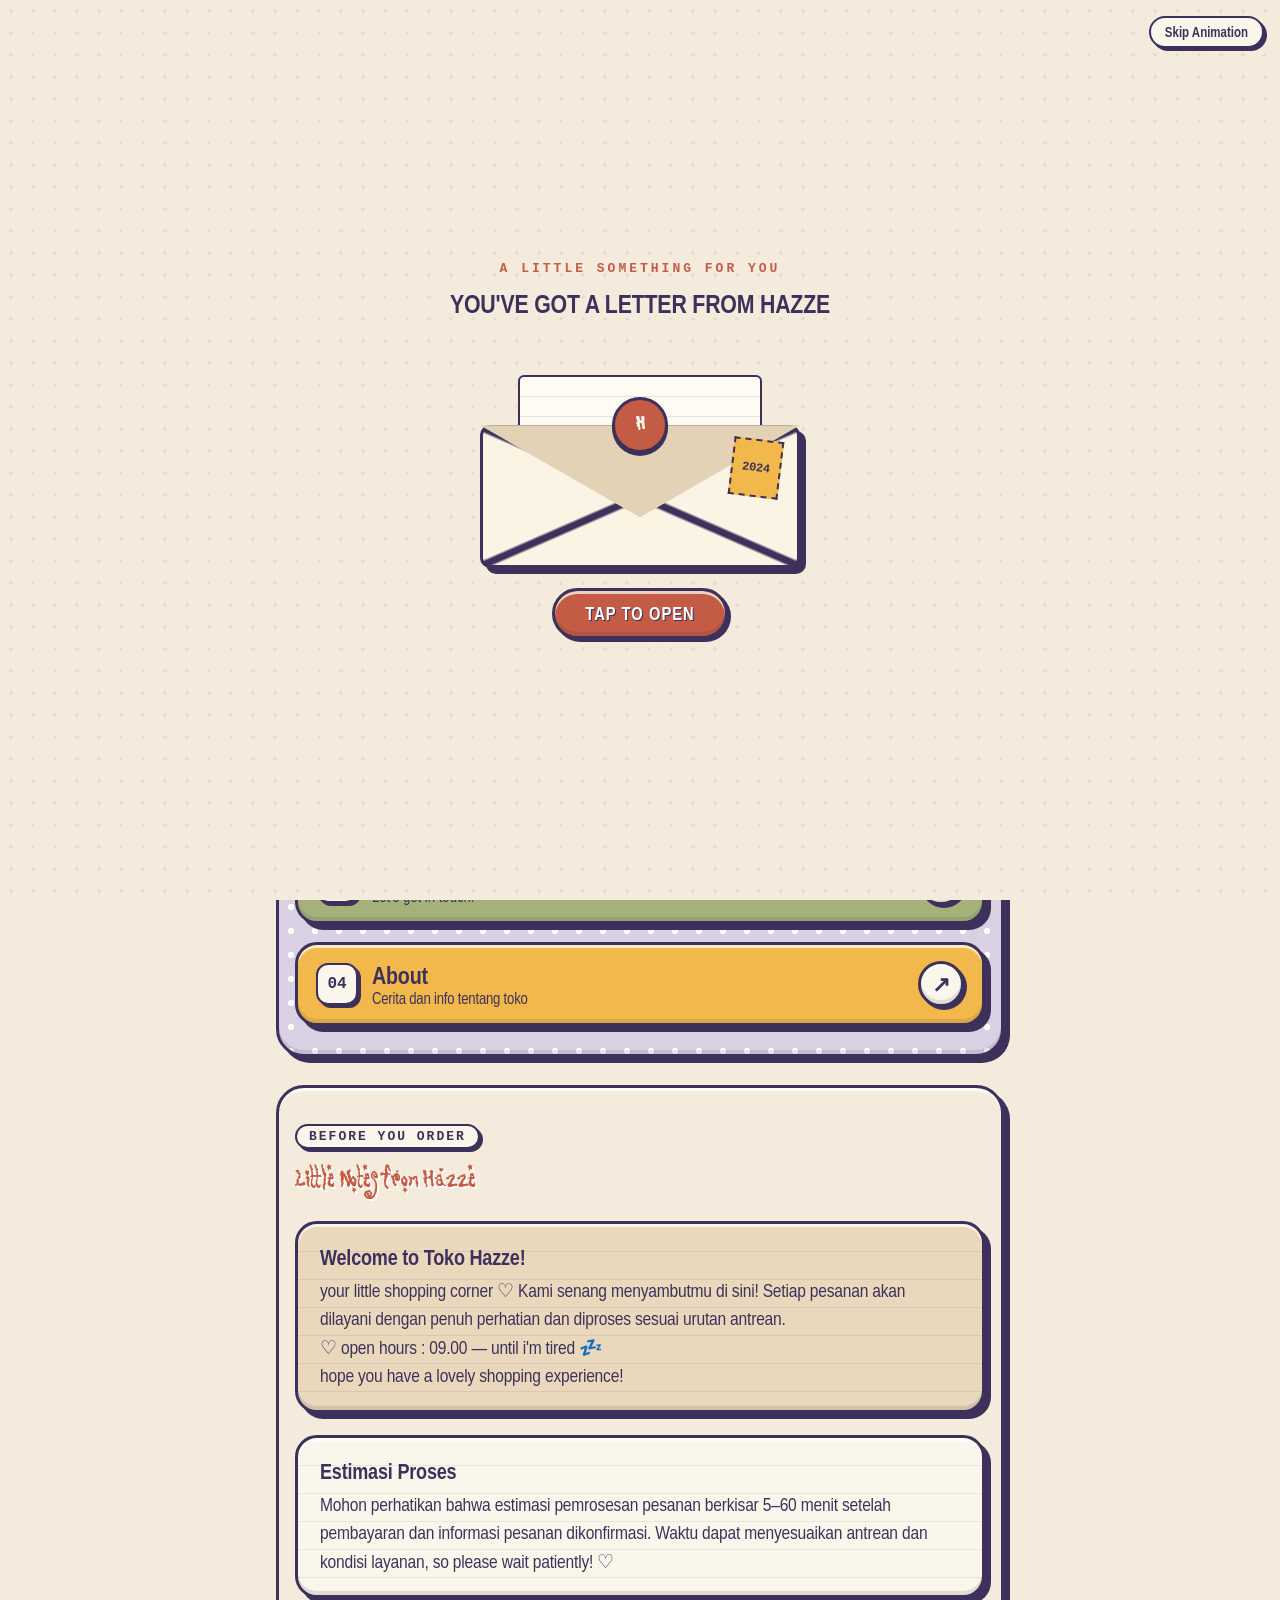
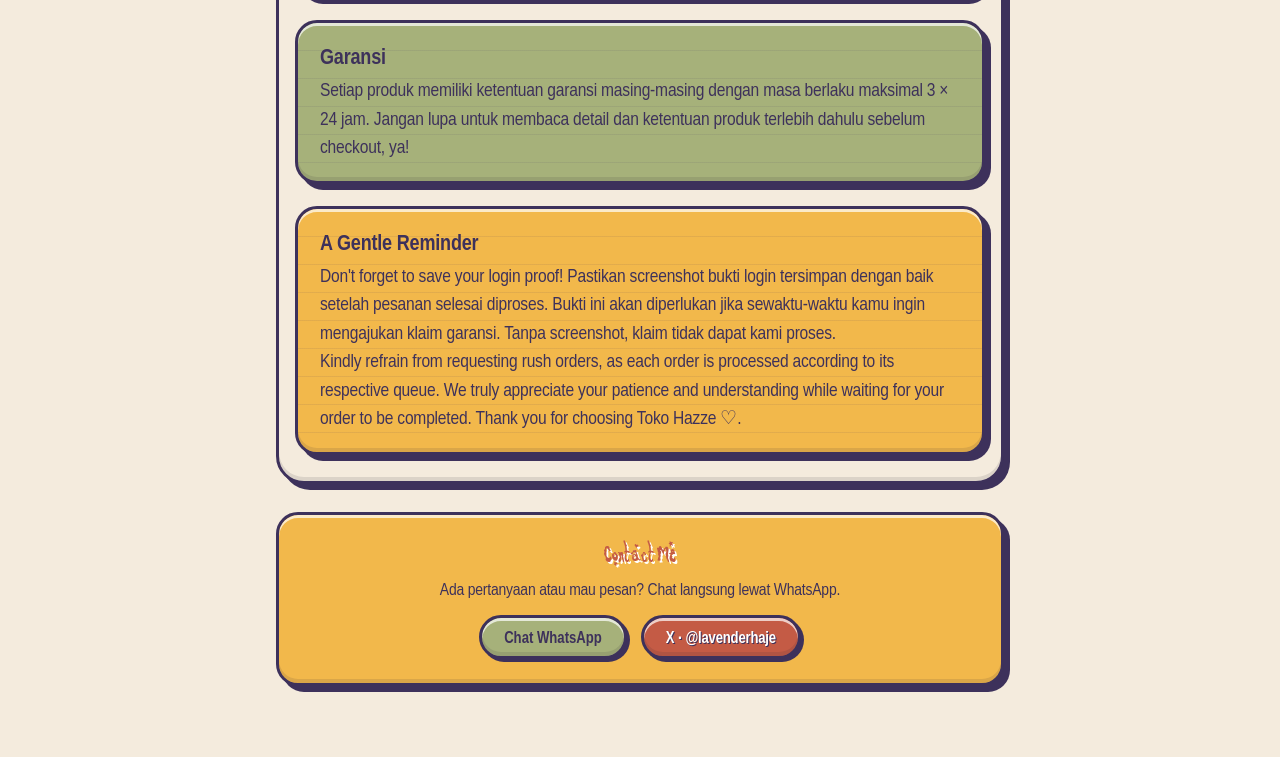
==== commit d7c82497: "Add files via upload" ====
--- a/index.html
+++ b/index.html
@@ -4,12 +4,46 @@
   <meta charset="utf-8">
   <meta name="viewport" content="width=device-width, initial-scale=1">
   <title>Toko Hazze</title>
+  <script>
+    // Pengunjung yang sudah pernah membuka, atau membuka halaman tertentu, langsung ke beranda.
+    try { if (localStorage.getItem('toko-hazze-intro-seen') || location.hash) document.documentElement.classList.add('no-intro'); } catch (e) {}
+  </script>
   <link rel="stylesheet" href="styles.css">
   <script src="https://cdn.jsdelivr.net/npm/@supabase/supabase-js@2"></script>
   <script src="config.js"></script>
+  <script src="icons.js"></script>
   <script src="shared.js" defer></script>
 </head>
 <body>
+  <!-- Pembuka: amplop surat -> ID Card -->
+  <section class="intro" id="intro" aria-label="Pembuka">
+    <button class="skip-btn" id="skipIntro" type="button">Skip Animation</button>
+    <p class="intro-kicker">A LITTLE SOMETHING FOR YOU</p>
+    <h1 class="intro-title">YOU'VE GOT A LETTER FROM HAZZE</h1>
+    <div class="stage" id="stage">
+      <div class="envelope" id="envelope" role="button" tabindex="0" aria-label="Buka amplop">
+        <div class="letter"></div>
+        <div class="env-body"></div>
+        <div class="env-flap"></div>
+        <div class="seal" aria-hidden="true">H</div>
+        <div class="stamp" aria-hidden="true">2024</div>
+      </div>
+      <div class="id-card idcard" id="introCard">
+        <div class="id-band"><span>TOKO HAZZE ID</span><span>No. HZ-0001</span></div>
+        <div class="id-body">
+          <div class="id-photo"><img data-id-avatar src="[data-uri]" alt=""></div>
+          <div class="id-info">
+            <p class="id-brand" data-id-name>Toko Hazze</p>
+            <p class="id-tag" data-id-tagline>Your Digital Happy Place</p>
+            <p class="id-meta">Since 2024 · Digital Store</p>
+          </div>
+        </div>
+        <div class="id-barcode" aria-hidden="true"></div>
+      </div>
+    </div>
+    <button class="btn pink tap-btn" id="tapOpen" type="button">TAP TO OPEN</button>
+  </section>
+
   <header class="topbar">
     <span class="brand-name" id="brandName">Toko Hazze</span>
     <button class="iconbtn" id="cartBtn" aria-label="Keranjang">🛒<span class="cart-count" id="cartCount">0</span></button>
@@ -18,36 +52,53 @@
   <main>
     <section class="home" id="home">
       <div class="hero">
-        <img id="avatar" class="avatar" alt="Foto profil toko" src="[data-uri]">
-        <p class="eyebrow">✦ SELAMAT DATANG ✦</p>
-        <h1 class="sign" id="storeName">Toko Hazze</h1>
+        <div class="id-card">
+          <div class="id-band"><span>TOKO HAZZE ID</span><span>No. HZ-0001</span></div>
+          <div class="id-body">
+            <div class="id-photo"><img data-id-avatar src="[data-uri]" alt="Foto profil toko"></div>
+            <div class="id-info">
+              <p class="id-brand" data-id-name>Toko Hazze</p>
+              <p class="id-tag" data-id-tagline>Your Digital Happy Place</p>
+              <p class="id-meta">Since 2024 · Digital Store</p>
+            </div>
+          </div>
+          <div class="id-barcode" aria-hidden="true"></div>
+        </div>
+        <h1 class="welcome-title">Welcome to <span id="storeName">Toko Hazze</span>!</h1>
         <p class="welcome" id="welcome"></p>
-        <div class="chips">
-          <span>Sharing</span>
-          <span>Private</span>
-          <span>Checkout via WhatsApp</span>
-        </div>
+        <div class="chips" id="highlights"></div>
       </div>
 
       <section class="menu-section">
-        <p class="menu-title">temukan aplikasi favoritmu ✦</p>
+        <p class="menu-title">Find Your Happy Place ✦</p>
         <nav class="nav">
           <a class="menu-card" href="#katalog">
             <span class="num">01</span>
-            <span><b>Catalogue</b><small>Lihat aplikasi dan pesan via WhatsApp</small></span>
+            <span><b>Catalogue</b><small>Explore your favorite digital apps.</small></span>
             <span class="arrow">↗</span>
           </a>
           <a class="menu-card" href="#testimonials">
             <span class="num">02</span>
-            <span><b>Proof of Trust</b><small>Bukti dan testimoni pelanggan</small></span>
+            <span><b>Proof of Trust</b><small>Little stories from our customers.</small></span>
             <span class="arrow">↗</span>
           </a>
+          <button class="menu-card" id="contactMenu" type="button">
+            <span class="num">03</span>
+            <span><b>Contact Me</b><small>Let's get in touch!</small></span>
+            <span class="arrow">↗</span>
+          </button>
           <a class="menu-card" href="#about">
-            <span class="num">03</span>
+            <span class="num">04</span>
             <span><b>About</b><small>Cerita dan info tentang toko</small></span>
             <span class="arrow">↗</span>
           </a>
         </nav>
+      </section>
+
+      <section class="notes-section">
+        <p class="eyebrow">BEFORE YOU ORDER</p>
+        <h2 class="notes-title">Little Notes from Hazze</h2>
+        <div id="notesList"></div>
       </section>
 
       <section class="contact-card" id="contact">
@@ -64,8 +115,13 @@
 
     <section class="page" id="katalog" hidden>
       <button class="btn back-btn" data-home>← Kembali ke menu</button>
-      <p class="eyebrow">✦ CATALOGUE ✦</p>
-      <h2 class="page-title">Pilih aplikasimu.</h2>
+      <p class="eyebrow">HAZZE CATALOG</p>
+      <h2 class="page-title">Find your next favorite app.</h2>
+      <p class="lead">Temukan aplikasi favoritmu dan pilih sesuai kebutuhan.</p>
+      <p class="count" id="catCount"></p>
+      <input id="search" class="search" type="search" placeholder="Cari aplikasi favoritmu...">
+      <div class="pills" id="filters"></div>
+      <p class="notice" id="catEmpty" hidden>Tidak ada aplikasi yang cocok. Coba kata kunci lain ya.</p>
       <div id="catalog"></div>
     </section>
 
--- a/styles.css
+++ b/styles.css
@@ -1,15 +1,23 @@
 /* ===== Token ===== */
 :root {
-  --mint: #86DCCF;
-  --pink: #FFCBE0;
-  --magenta: #E66FB3;
-  --baby: #B5EAF2;
-  --butter: #FFE5A1;
-  --cream: #FFF7DD;
-  --paper: #FFFDF6;
-  --ink: #2b2230;
-  --deep: #C94A8F;
-  --line: 3px solid var(--ink);
+  /* Palet Retro Stationery */
+  --plum: #3D315B;
+  --ivory: #F4EBDD;
+  --ivory-light: #FBF6EC;
+  --amber: #F2B84B;
+  --olive: #A6B17A;
+  --terra: #C45B45;
+  --sand: #E9D8BC;
+  --ink: var(--plum);
+  --deep: var(--plum);
+  --mint: var(--olive);
+  --pink: #E7C3AE;
+  --magenta: var(--terra);
+  --baby: #D9D0E3;
+  --butter: var(--amber);
+  --cream: var(--ivory);
+  --paper: var(--ivory-light);
+  --line: 3px solid var(--plum);
 
   /* Sistem 3D: highlight atas (timbul) + bayangan keras di kanan-bawah */
   --bevel: inset 0 3px 0 rgba(255,255,255,.7), inset 0 -4px 0 rgba(43,34,48,.12);
@@ -47,14 +55,14 @@
   position: sticky; top: 0; z-index: 10;
   display: flex; justify-content: space-between; align-items: center;
   padding: 12px 16px;
-  background: #F59BC3;
+  background: var(--amber);
   border-bottom: var(--line);
   box-shadow: 0 4px 0 var(--ink);
 }
 .brand-name {
   font-family: "Pretty on the Inside", "Arial Narrow", cursive;
-  font-weight: 400; font-size: 32px; color: #fff;
-  text-shadow: 2px 2px 0 var(--ink);
+  font-weight: 400; font-size: 32px; color: var(--plum);
+  text-shadow: 2px 2px 0 var(--ivory-light);
 }
 .iconbtn {
   position: relative; border: var(--line); background: var(--paper);
@@ -74,7 +82,7 @@
 /* ===== Halaman depan ===== */
 .home { max-width: 760px; margin: 0 auto; padding: 22px 16px 36px; }
 .hero {
-  background-color: #FFF1A8;
+  background-color: var(--ivory-light);
   background-image:
     linear-gradient(rgba(255,255,255,.75) 2px, transparent 2px),
     linear-gradient(90deg, rgba(255,255,255,.75) 2px, transparent 2px);
@@ -345,6 +353,211 @@
 }
 .toast.show { opacity: 1; transform: translate(-50%, 0); }
 
+/* ===== Smartphone, tagline, Little Notes, katalog ===== */
+.phone {
+  max-width: 440px; margin: 0 auto; position: relative;
+  background: var(--mint); border: var(--line); border-radius: 40px;
+  padding: 30px 14px 14px;
+  box-shadow: var(--bevel), var(--lift-lg);
+}
+.phone::before {
+  content: ""; position: absolute; top: 11px; left: 50%; transform: translateX(-50%);
+  width: 72px; height: 10px; border-radius: 999px; background: var(--ink);
+}
+.phone .hero { box-shadow: var(--bevel), var(--lift-md); }
+.welcome-to {
+  font-family: "Pretty on the Inside", "Arial Narrow", cursive; font-weight: 400;
+  font-size: 26px; color: var(--magenta); margin: 12px 0 0;
+  text-shadow: 2px 2px 0 #fff;
+}
+.tagline {
+  font-family: monospace; font-size: 16px; letter-spacing: 2px; font-weight: 700;
+  color: var(--terra); margin: 4px 0 16px;
+}
+.welcome-box {
+  background: #fff; border: var(--line); border-radius: 18px;
+  padding: 14px 18px; margin: 0 auto 18px; max-width: 520px;
+  font-size: 18px; line-height: 1.45; font-weight: 400;
+  box-shadow: var(--bevel), var(--lift-sm);
+}
+.welcome-box:empty { display: none; }
+.notes-section {
+  margin-top: 28px; background: var(--cream);
+  border: var(--line); border-radius: 28px; padding: 24px 16px 26px;
+  box-shadow: var(--bevel), var(--lift-md);
+}
+.notes-title {
+  font-family: "Pretty on the Inside", "Arial Narrow", cursive; font-weight: 400;
+  font-size: 38px; line-height: 1.1; color: var(--magenta);
+  margin: 12px 0 18px; text-shadow: 2px 2px 0 #fff;
+}
+.note-title { font-size: 22px; margin: 0 0 6px; color: var(--ink); }
+.notes-section .note:last-child { margin-bottom: 0; }
+.lead { font-size: 17px; font-weight: 400; margin: 0 0 12px; }
+.count {
+  display: inline-block; font-family: monospace; font-size: 14px; margin: 0 0 14px;
+  background: var(--butter); border: 2px solid var(--ink); border-radius: 999px;
+  padding: 3px 14px; box-shadow: var(--lift-sm);
+}
+.search {
+  display: block; width: 100%; font: inherit; font-size: 17px;
+  padding: 12px 20px; margin-bottom: 14px;
+  border: var(--line); border-radius: 999px; background: #fff;
+  box-shadow: var(--bevel), var(--lift-sm);
+}
+.search:focus { outline: none; box-shadow: var(--bevel), 4px 4px 0 var(--magenta); }
+.pills { display: flex; gap: 10px; flex-wrap: wrap; margin-bottom: 22px; }
+.pill {
+  border: 2px solid var(--ink); border-radius: 999px; background: var(--paper);
+  padding: 6px 16px; font: inherit; font-weight: 700; color: var(--ink); cursor: pointer;
+  box-shadow: var(--bevel), var(--lift-sm); transition: var(--ease);
+}
+.pill:hover { transform: translate(-1px,-1px); }
+.pill:active { transform: translate(2px,2px); box-shadow: var(--bevel), 0 0 0 var(--ink); }
+.pill.active { background: var(--mint); }
+
+/* ===== Ikon kategori (SVG garis) ===== */
+.cat-icon {
+  width: 1.1em; height: 1.1em; vertical-align: -0.2em;
+  fill: none; stroke: currentColor; stroke-width: 2;
+  stroke-linecap: round; stroke-linejoin: round;
+}
+.group-title .cat-icon { width: 26px; height: 26px; vertical-align: -5px; margin-right: 4px; }
+.pill .cat-icon { width: 17px; height: 17px; vertical-align: -3px; margin-right: 2px; }
+.row-actions select {
+  width: auto; margin: 0; padding: 4px 10px; border-radius: 999px;
+  border: 2px solid var(--ink); background: var(--baby); font: inherit;
+}
+
+/* ===== Redesign: Letter from Hazze (pembuka amplop, ID Card, menu) ===== */
+.no-intro .intro { display: none; }
+.intro {
+  position: fixed; inset: 0; z-index: 100;
+  background-color: var(--ivory);
+  background-image: radial-gradient(rgba(61,49,91,.08) 1.5px, transparent 2px);
+  background-size: 22px 22px;
+  display: flex; flex-direction: column; align-items: center; justify-content: center;
+  gap: 14px; padding: 24px 18px; overflow: hidden;
+  transition: opacity .6s ease, visibility .6s;
+}
+.intro.gone { opacity: 0; visibility: hidden; pointer-events: none; }
+.skip-btn {
+  position: absolute; top: 16px; right: 16px;
+  border: 2px solid var(--plum); border-radius: 999px; background: var(--ivory-light);
+  padding: 6px 14px; font: inherit; font-size: 14px; color: var(--plum); cursor: pointer;
+  box-shadow: 3px 3px 0 var(--plum);
+}
+.intro-kicker { font-family: monospace; font-size: 13px; letter-spacing: 3px; margin: 0; color: var(--terra); }
+.intro-title {
+  font-size: 26px; line-height: 1.15; text-align: center; margin: 0 0 4px;
+  color: var(--plum); max-width: 420px;
+}
+.stage { position: relative; width: min(320px, 90vw); height: 230px; }
+.envelope { position: absolute; inset: 0; cursor: pointer; outline: none; transition: opacity .6s ease; }
+.envelope:focus-visible { outline: 3px dashed var(--terra); outline-offset: 6px; }
+.env-body {
+  position: absolute; left: 0; right: 0; bottom: 0; height: 62%; z-index: 3;
+  background-color: #FBF3E4;
+  border: 3px solid var(--plum); border-radius: 10px;
+  box-shadow: 6px 6px 0 var(--plum);
+  background-image:
+    linear-gradient(to top right, transparent 48%, var(--plum) 49%, var(--plum) 51%, transparent 52%),
+    linear-gradient(to top left, transparent 48%, var(--plum) 49%, var(--plum) 51%, transparent 52%);
+}
+.env-flap {
+  position: absolute; left: 0; right: 0; top: 38%; height: 40%; z-index: 4;
+  background: #E3D2B5;
+  clip-path: polygon(0 0, 100% 0, 50% 100%);
+  transform-origin: 50% 0;
+  transition: transform .8s ease, z-index 0s .4s;
+}
+.open .env-flap { transform: rotateX(180deg); z-index: 1; transition: transform .8s ease, z-index 0s; }
+.letter {
+  position: absolute; left: 12%; right: 12%; top: 16%; height: 72%; z-index: 2;
+  background-color: #FFFBF2;
+  border: 2px solid var(--plum); border-radius: 6px;
+  background-image: repeating-linear-gradient(transparent 0 19px, rgba(61,49,91,.12) 19px 20px);
+  transition: transform .9s ease .2s, opacity .5s ease;
+}
+.open .letter { transform: translateY(-38%); }
+.show-card .letter { opacity: 0; }
+.show-card .envelope { opacity: .25; }
+.seal {
+  position: absolute; left: 50%; top: 38%; z-index: 5;
+  transform: translate(-50%, -50%);
+  width: 56px; height: 56px; border-radius: 50%;
+  background: var(--terra); color: var(--ivory-light);
+  border: 3px solid var(--plum); box-shadow: 0 3px 0 var(--plum);
+  display: grid; place-items: center;
+  font-family: "Pretty on the Inside", "Arial Narrow", cursive; font-size: 28px;
+  transition: opacity .3s, transform .4s ease;
+}
+.open .seal { opacity: 0; transform: translate(-50%, -50%) scale(.4); }
+.stamp {
+  position: absolute; right: 6%; top: 44%; z-index: 6;
+  width: 50px; height: 58px; transform: rotate(7deg);
+  background: var(--amber); border: 2px dashed var(--plum);
+  display: grid; place-items: center;
+  font-family: monospace; font-size: 12px; font-weight: 700; color: var(--plum);
+}
+.idcard {
+  position: absolute; left: 50%; top: 50%; z-index: 7;
+  width: min(290px, 86vw); pointer-events: none;
+  opacity: 0; transform: translate(-50%, -30%) scale(.85) rotate(-2deg);
+  transition: opacity .6s ease, transform .9s cubic-bezier(.2, .9, .3, 1.15);
+}
+.show-card .idcard { opacity: 1; transform: translate(-50%, -50%) scale(1) rotate(-2deg); }
+.tap-btn { font-size: 18px; padding: 12px 30px; letter-spacing: 1px; margin-top: 6px; }
+
+/* ID Card Toko Hazze (dekoratif, bukan kartu resmi) */
+.id-card {
+  background: var(--ivory-light);
+  border: 3px solid var(--plum); border-radius: 18px; overflow: hidden;
+  box-shadow: var(--bevel), 7px 7px 0 var(--plum);
+  text-align: left; color: var(--plum);
+}
+.id-band {
+  display: flex; justify-content: space-between; align-items: center;
+  background: var(--amber); border-bottom: 3px solid var(--plum);
+  padding: 6px 14px; font-family: monospace; font-size: 11px; letter-spacing: 2px; font-weight: 700;
+}
+.id-body { display: grid; grid-template-columns: 92px 1fr; gap: 14px; align-items: center; padding: 14px 16px 10px; }
+.id-photo img {
+  display: block; width: 92px; height: 92px; border-radius: 50%; object-fit: cover;
+  border: 3px solid var(--plum); background: var(--sand); box-shadow: 3px 3px 0 var(--terra);
+}
+.id-brand {
+  font-family: "Pretty on the Inside", "Arial Narrow", cursive; font-weight: 400;
+  font-size: 34px; line-height: 1; margin: 0 0 6px; color: var(--plum);
+  text-shadow: 2px 2px 0 #fff;
+}
+.id-tag { font-family: monospace; font-size: 12px; letter-spacing: 1px; color: var(--terra); margin: 0 0 6px; font-weight: 700; }
+.id-meta { font-family: monospace; font-size: 11px; letter-spacing: 1px; margin: 0; }
+.id-barcode {
+  margin: 4px 16px 14px; height: 28px;
+  background: repeating-linear-gradient(90deg, var(--plum) 0 2px, transparent 2px 4px, var(--plum) 4px 5px, transparent 5px 8px, var(--plum) 8px 11px, transparent 11px 13px);
+}
+
+/* Hero: ID Card, judul, dan deskripsi */
+.hero .id-card { max-width: 380px; margin: 0 auto 22px; }
+.welcome-title { font-size: 30px; line-height: 1.2; margin: 6px 0 8px; color: var(--plum); }
+.welcome-title span {
+  font-family: "Pretty on the Inside", "Arial Narrow", cursive; font-weight: 400;
+  color: var(--terra); text-shadow: 2px 2px 0 #fff;
+}
+.welcome { font-size: 18px; line-height: 1.5; font-weight: 400; max-width: 520px; margin: 0 auto 16px; }
+
+/* Menu: kartu terpisah dengan warna palet baru */
+.menu-card:nth-child(3) { background: var(--olive); }
+.menu-card:nth-child(4) { background: var(--amber); }
+button.menu-card { width: 100%; font: inherit; text-align: left; cursor: pointer; }
+
+/* Little Notes: kertas bergaris */
+.note {
+  background-color: var(--c, var(--paper));
+  background-image: repeating-linear-gradient(transparent 0 27px, rgba(61,49,91,.09) 27px 28px);
+}
+
 /* ===== Admin ===== */
 h2.title {
   font-family: "Pretty on the Inside", "Arial Narrow", cursive;
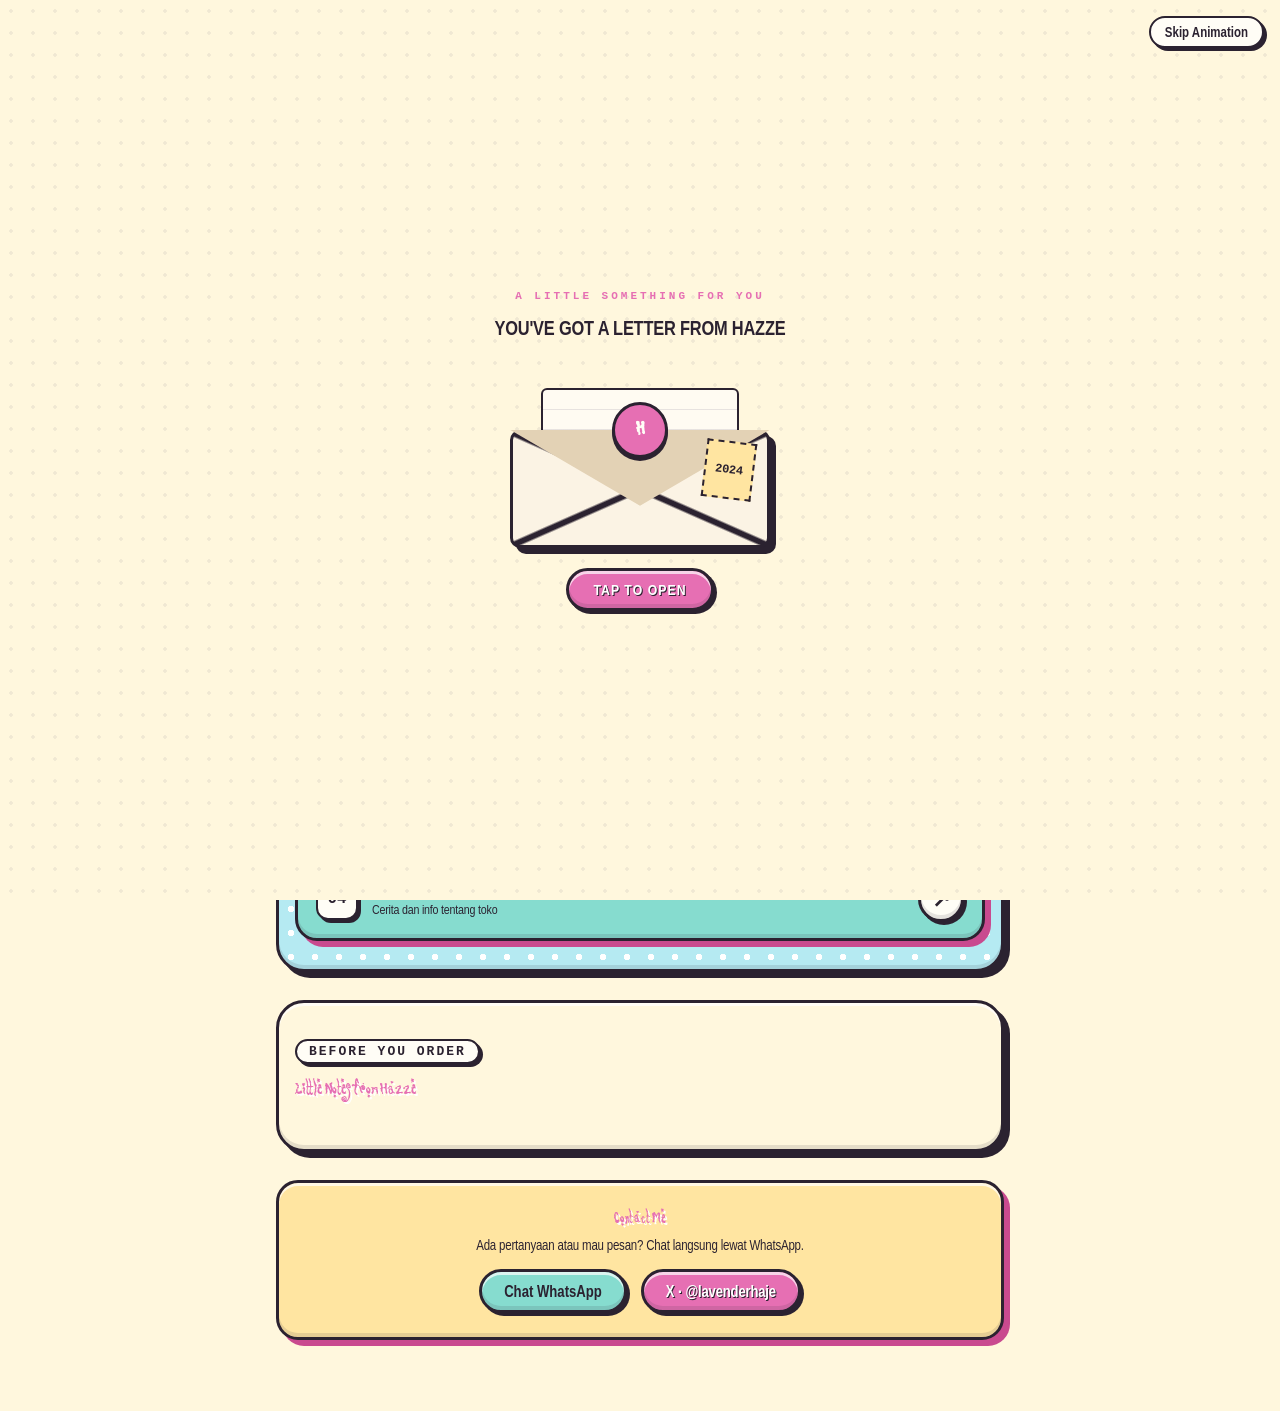
==== commit d05fb07d: "Add files via upload" ====
--- a/index.html
+++ b/index.html
@@ -4,10 +4,6 @@
   <meta charset="utf-8">
   <meta name="viewport" content="width=device-width, initial-scale=1">
   <title>Toko Hazze</title>
-  <script>
-    // Pengunjung yang sudah pernah membuka, atau membuka halaman tertentu, langsung ke beranda.
-    try { if (localStorage.getItem('toko-hazze-intro-seen') || location.hash) document.documentElement.classList.add('no-intro'); } catch (e) {}
-  </script>
   <link rel="stylesheet" href="styles.css">
   <script src="https://cdn.jsdelivr.net/npm/@supabase/supabase-js@2"></script>
   <script src="config.js"></script>
--- a/styles.css
+++ b/styles.css
@@ -1,23 +1,23 @@
 /* ===== Token ===== */
 :root {
-  /* Palet Retro Stationery */
-  --plum: #3D315B;
-  --ivory: #F4EBDD;
-  --ivory-light: #FBF6EC;
-  --amber: #F2B84B;
-  --olive: #A6B17A;
-  --terra: #C45B45;
-  --sand: #E9D8BC;
-  --ink: var(--plum);
-  --deep: var(--plum);
-  --mint: var(--olive);
-  --pink: #E7C3AE;
-  --magenta: var(--terra);
-  --baby: #D9D0E3;
-  --butter: var(--amber);
-  --cream: var(--ivory);
-  --paper: var(--ivory-light);
-  --line: 3px solid var(--plum);
+  /* Palet krem-pastel (kombinasi sebelumnya) */
+  --plum: #2b2230;
+  --ivory: #FFF7DD;
+  --ivory-light: #FFFDF6;
+  --amber: #FFE5A1;
+  --olive: #86DCCF;
+  --terra: #E66FB3;
+  --sand: #FFCBE0;
+  --ink: #2b2230;
+  --deep: #C94A8F;
+  --mint: #86DCCF;
+  --pink: #FFCBE0;
+  --magenta: #E66FB3;
+  --baby: #B5EAF2;
+  --butter: #FFE5A1;
+  --cream: #FFF7DD;
+  --paper: #FFFDF6;
+  --line: 3px solid var(--ink);
 
   /* Sistem 3D: highlight atas (timbul) + bayangan keras di kanan-bawah */
   --bevel: inset 0 3px 0 rgba(255,255,255,.7), inset 0 -4px 0 rgba(43,34,48,.12);
@@ -55,14 +55,14 @@
   position: sticky; top: 0; z-index: 10;
   display: flex; justify-content: space-between; align-items: center;
   padding: 12px 16px;
-  background: var(--amber);
+  background: #F59BC3;
   border-bottom: var(--line);
   box-shadow: 0 4px 0 var(--ink);
 }
 .brand-name {
   font-family: "Pretty on the Inside", "Arial Narrow", cursive;
-  font-weight: 400; font-size: 32px; color: var(--plum);
-  text-shadow: 2px 2px 0 var(--ivory-light);
+  font-weight: 400; font-size: 32px; color: #fff;
+  text-shadow: 2px 2px 0 var(--ink);
 }
 .iconbtn {
   position: relative; border: var(--line); background: var(--paper);
@@ -82,7 +82,7 @@
 /* ===== Halaman depan ===== */
 .home { max-width: 760px; margin: 0 auto; padding: 22px 16px 36px; }
 .hero {
-  background-color: var(--ivory-light);
+  background-color: #FFF1A8;
   background-image:
     linear-gradient(rgba(255,255,255,.75) 2px, transparent 2px),
     linear-gradient(90deg, rgba(255,255,255,.75) 2px, transparent 2px);
@@ -132,7 +132,7 @@
 .menu-title {
   display: block; width: fit-content; margin: 0 auto 18px;
   font-family: "Pretty on the Inside", "Arial Narrow", cursive;
-  font-weight: 400; font-size: 34px;
+  font-weight: 400; font-size: 24px;
   background: var(--paper); border: var(--line); border-radius: 999px;
   padding: 2px 22px; box-shadow: var(--bevel), var(--lift-sm);
 }
@@ -156,8 +156,8 @@
   border: 2px solid var(--ink); border-radius: 12px; background: var(--paper);
   box-shadow: var(--lift-sm);
 }
-.menu-card b { display: block; font-size: 24px; }
-.menu-card small { display: block; font-size: 16px; font-weight: 400; }
+.menu-card b { display: block; font-size: 17px; }
+.menu-card small { display: block; font-size: 13px; font-weight: 400; }
 .menu-card .arrow {
   margin-left: auto; flex-shrink: 0;
   width: 46px; height: 46px; border-radius: 50%;
@@ -173,10 +173,10 @@
 }
 .contact-card h2 {
   margin: 0 0 6px; font-family: "Pretty on the Inside", "Arial Narrow", cursive;
-  font-weight: 400; font-size: 34px; color: var(--magenta);
+  font-weight: 400; font-size: 24px; color: var(--magenta);
   text-shadow: 2px 2px 0 #fff;
 }
-.contact-card p { font-weight: 400; margin: 0 0 16px; font-size: 17px; }
+.contact-card p { font-weight: 400; margin: 0 0 16px; font-size: 14px; }
 .contact-actions { display: flex; flex-wrap: wrap; gap: 14px; justify-content: center; }
 footer { text-align: center; padding: 24px 12px 10px; font-size: 14px; }
 
@@ -184,7 +184,7 @@
 .page { max-width: 1000px; margin: 0 auto; padding: 18px 16px 60px; }
 .page-title {
   font-family: "Pretty on the Inside", "Arial Narrow", cursive;
-  font-weight: 400; font-size: 46px; line-height: 1.05;
+  font-weight: 400; font-size: 30px; line-height: 1.05;
   color: var(--magenta); margin: 10px 0 20px;
   text-shadow: 2px 2px 0 #fff, 4px 4px 0 var(--ink);
 }
@@ -209,7 +209,7 @@
 .group-title {
   display: inline-block; margin: 0 0 18px;
   font-family: "Pretty on the Inside", "Arial Narrow", cursive; font-weight: 400;
-  font-size: 30px; background: var(--butter); color: var(--ink);
+  font-size: 20px; background: var(--butter); color: var(--ink);
   border: var(--line); border-radius: 999px; padding: 4px 22px;
   box-shadow: var(--bevel), var(--lift-md);
 }
@@ -248,14 +248,14 @@
   border: 2px solid var(--ink); border-radius: 999px; padding: 1px 10px;
   background: var(--paper); display: inline-block;
 }
-.card h3 { font-size: 24px; margin: 10px 0 6px; }
-.desc { font-size: 15px; font-weight: 400; margin: 0 0 10px; }
+.card h3 { font-size: 17px; margin: 10px 0 6px; }
+.desc { font-size: 13px; font-weight: 400; margin: 0 0 10px; }
 .card-foot {
   display: flex; justify-content: space-between; align-items: flex-end;
   border-top: 3px solid var(--ink); padding-top: 12px; margin-top: 4px;
 }
 .card-foot small { font-family: monospace; font-weight: 400; color: #6b5a6e; }
-.price { font-size: 24px; color: var(--magenta); text-shadow: 1px 1px 0 var(--ink); }
+.price { font-size: 17px; color: var(--magenta); text-shadow: 1px 1px 0 var(--ink); }
 .add {
   width: 52px; height: 52px; border-radius: 50%;
   border: var(--line); background: var(--butter);
@@ -272,7 +272,7 @@
   border: var(--line); border-radius: 22px; padding: 20px 22px;
   box-shadow: var(--bevel), var(--accent); margin-bottom: 22px;
 }
-.note p { margin: 0; font-size: 19px; line-height: 1.5; font-weight: 400; white-space: pre-line; }
+.note p { margin: 0; font-size: 14px; line-height: 1.5; font-weight: 400; white-space: pre-line; }
 
 /* ===== Proof of Trust (galeri) ===== */
 .gallery { columns: 240px; column-gap: 20px; }
@@ -372,7 +372,7 @@
 }
 .tagline {
   font-family: monospace; font-size: 16px; letter-spacing: 2px; font-weight: 700;
-  color: var(--terra); margin: 4px 0 16px;
+  color: #1f7a6e; margin: 4px 0 16px;
 }
 .welcome-box {
   background: #fff; border: var(--line); border-radius: 18px;
@@ -388,12 +388,12 @@
 }
 .notes-title {
   font-family: "Pretty on the Inside", "Arial Narrow", cursive; font-weight: 400;
-  font-size: 38px; line-height: 1.1; color: var(--magenta);
+  font-size: 26px; line-height: 1.1; color: var(--magenta);
   margin: 12px 0 18px; text-shadow: 2px 2px 0 #fff;
 }
-.note-title { font-size: 22px; margin: 0 0 6px; color: var(--ink); }
+.note-title { font-size: 16px; margin: 0 0 6px; color: var(--ink); }
 .notes-section .note:last-child { margin-bottom: 0; }
-.lead { font-size: 17px; font-weight: 400; margin: 0 0 12px; }
+.lead { font-size: 14px; font-weight: 400; margin: 0 0 12px; }
 .count {
   display: inline-block; font-family: monospace; font-size: 14px; margin: 0 0 14px;
   background: var(--butter); border: 2px solid var(--ink); border-radius: 999px;
@@ -447,12 +447,12 @@
   padding: 6px 14px; font: inherit; font-size: 14px; color: var(--plum); cursor: pointer;
   box-shadow: 3px 3px 0 var(--plum);
 }
-.intro-kicker { font-family: monospace; font-size: 13px; letter-spacing: 3px; margin: 0; color: var(--terra); }
+.intro-kicker { font-family: monospace; font-size: 11px; letter-spacing: 3px; margin: 0; color: var(--terra); }
 .intro-title {
-  font-size: 26px; line-height: 1.15; text-align: center; margin: 0 0 4px;
+  font-size: 20px; line-height: 1.2; text-align: center; margin: 0 0 4px;
   color: var(--plum); max-width: 420px;
 }
-.stage { position: relative; width: min(320px, 90vw); height: 230px; }
+.stage { position: relative; width: min(260px, 78vw); height: 190px; }
 .envelope { position: absolute; inset: 0; cursor: pointer; outline: none; transition: opacity .6s ease; }
 .envelope:focus-visible { outline: 3px dashed var(--terra); outline-offset: 6px; }
 .env-body {
@@ -502,12 +502,12 @@
 }
 .idcard {
   position: absolute; left: 50%; top: 50%; z-index: 7;
-  width: min(290px, 86vw); pointer-events: none;
+  width: min(240px, 80vw); pointer-events: none;
   opacity: 0; transform: translate(-50%, -30%) scale(.85) rotate(-2deg);
   transition: opacity .6s ease, transform .9s cubic-bezier(.2, .9, .3, 1.15);
 }
 .show-card .idcard { opacity: 1; transform: translate(-50%, -50%) scale(1) rotate(-2deg); }
-.tap-btn { font-size: 18px; padding: 12px 30px; letter-spacing: 1px; margin-top: 6px; }
+.tap-btn { font-size: 15px; padding: 10px 24px; letter-spacing: 1px; margin-top: 6px; }
 
 /* ID Card Toko Hazze (dekoratif, bukan kartu resmi) */
 .id-card {
@@ -521,14 +521,14 @@
   background: var(--amber); border-bottom: 3px solid var(--plum);
   padding: 6px 14px; font-family: monospace; font-size: 11px; letter-spacing: 2px; font-weight: 700;
 }
-.id-body { display: grid; grid-template-columns: 92px 1fr; gap: 14px; align-items: center; padding: 14px 16px 10px; }
+.id-body { display: grid; grid-template-columns: 70px 1fr; gap: 14px; align-items: center; padding: 14px 16px 10px; }
 .id-photo img {
-  display: block; width: 92px; height: 92px; border-radius: 50%; object-fit: cover;
+  display: block; width: 70px; height: 70px; border-radius: 50%; object-fit: cover;
   border: 3px solid var(--plum); background: var(--sand); box-shadow: 3px 3px 0 var(--terra);
 }
 .id-brand {
   font-family: "Pretty on the Inside", "Arial Narrow", cursive; font-weight: 400;
-  font-size: 34px; line-height: 1; margin: 0 0 6px; color: var(--plum);
+  font-size: 24px; line-height: 1; margin: 0 0 6px; color: var(--plum);
   text-shadow: 2px 2px 0 #fff;
 }
 .id-tag { font-family: monospace; font-size: 12px; letter-spacing: 1px; color: var(--terra); margin: 0 0 6px; font-weight: 700; }
@@ -540,16 +540,15 @@
 
 /* Hero: ID Card, judul, dan deskripsi */
 .hero .id-card { max-width: 380px; margin: 0 auto 22px; }
-.welcome-title { font-size: 30px; line-height: 1.2; margin: 6px 0 8px; color: var(--plum); }
+.welcome-title { font-size: 22px; line-height: 1.2; margin: 6px 0 8px; color: var(--plum); }
 .welcome-title span {
   font-family: "Pretty on the Inside", "Arial Narrow", cursive; font-weight: 400;
   color: var(--terra); text-shadow: 2px 2px 0 #fff;
 }
-.welcome { font-size: 18px; line-height: 1.5; font-weight: 400; max-width: 520px; margin: 0 auto 16px; }
+.welcome { font-size: 16px; line-height: 1.5; font-weight: 400; max-width: 520px; margin: 0 auto 16px; }
 
 /* Menu: kartu terpisah dengan warna palet baru */
-.menu-card:nth-child(3) { background: var(--olive); }
-.menu-card:nth-child(4) { background: var(--amber); }
+.menu-card:nth-child(4) { background: var(--mint); }
 button.menu-card { width: 100%; font: inherit; text-align: left; cursor: pointer; }
 
 /* Little Notes: kertas bergaris */
@@ -616,8 +615,8 @@
 @media (max-width: 600px) {
   .sign { font-size: 44px; }
   .brand-name { font-size: 26px; }
-  .page-title { font-size: 36px; }
-  .menu-title { font-size: 28px; }
+  .page-title { font-size: 24px; }
+  .menu-title { font-size: 20px; }
   .hero, .menu-section { padding-left: 14px; padding-right: 14px; }
 }
 @media (prefers-reduced-motion: reduce) {
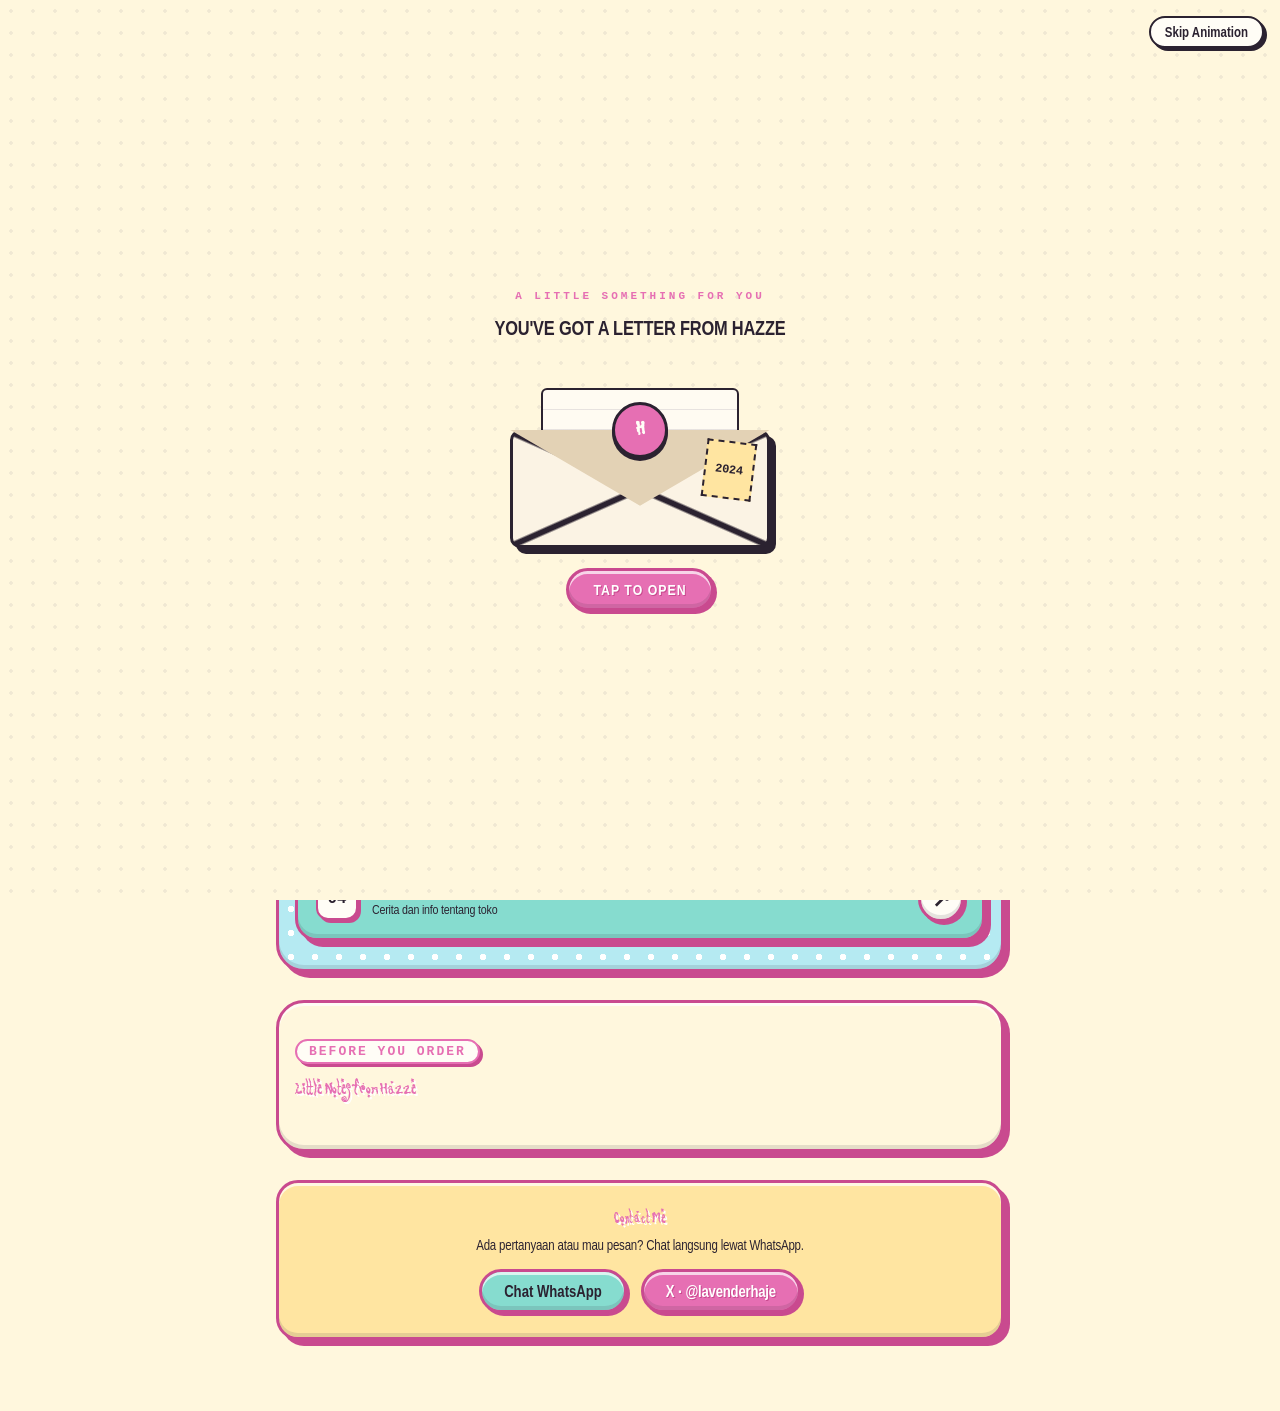
==== commit a8a0d8f0: "Add files via upload" ====
--- a/index.html
+++ b/index.html
@@ -151,6 +151,14 @@
     </section>
   </main>
 
+  <!-- Pilihan jenis akun untuk satu aplikasi -->
+  <div class="sheet" id="sheet" hidden>
+    <div class="sheet-panel" role="dialog" aria-modal="true" aria-label="Pilihan aplikasi">
+      <button class="btn sheet-close" data-close type="button">✕ Tutup</button>
+      <div id="sheetBody"></div>
+    </div>
+  </div>
+
   <div class="lightbox" id="lightbox"><img id="lightboxImg" alt=""></div>
 
   <script src="app.js" defer></script>
--- a/styles.css
+++ b/styles.css
@@ -17,13 +17,13 @@
   --butter: #FFE5A1;
   --cream: #FFF7DD;
   --paper: #FFFDF6;
-  --line: 3px solid var(--ink);
+  --line: 3px solid var(--deep);
 
   /* Sistem 3D: highlight atas (timbul) + bayangan keras di kanan-bawah */
   --bevel: inset 0 3px 0 rgba(255,255,255,.7), inset 0 -4px 0 rgba(43,34,48,.12);
-  --lift-sm: 3px 3px 0 var(--ink);
-  --lift-md: 6px 6px 0 var(--ink);
-  --lift-lg: 9px 9px 0 var(--ink);
+  --lift-sm: 3px 3px 0 var(--deep);
+  --lift-md: 6px 6px 0 var(--deep);
+  --lift-lg: 9px 9px 0 var(--deep);
   --accent: 6px 6px 0 var(--deep);
   --ease: transform .15s ease, box-shadow .15s ease;
 }
@@ -57,12 +57,12 @@
   padding: 12px 16px;
   background: #F59BC3;
   border-bottom: var(--line);
-  box-shadow: 0 4px 0 var(--ink);
+  box-shadow: 0 4px 0 var(--deep);
 }
 .brand-name {
   font-family: "Pretty on the Inside", "Arial Narrow", cursive;
   font-weight: 400; font-size: 32px; color: #fff;
-  text-shadow: 2px 2px 0 var(--ink);
+  text-shadow: 2px 2px 0 var(--deep);
 }
 .iconbtn {
   position: relative; border: var(--line); background: var(--paper);
@@ -70,13 +70,13 @@
   box-shadow: var(--bevel), var(--lift-sm); font-family: inherit;
   transition: var(--ease);
 }
-.iconbtn:hover { transform: translate(-1px,-1px); box-shadow: var(--bevel), 4px 4px 0 var(--ink); }
-.iconbtn:active { transform: translate(2px,2px); box-shadow: var(--bevel), 1px 1px 0 var(--ink); }
+.iconbtn:hover { transform: translate(-1px,-1px); box-shadow: var(--bevel), 4px 4px 0 var(--deep); }
+.iconbtn:active { transform: translate(2px,2px); box-shadow: var(--bevel), 1px 1px 0 var(--deep); }
 .cart-count {
   position: absolute; top: -9px; right: -9px;
-  background: var(--magenta); color: #fff; border: 2px solid var(--ink); border-radius: 999px;
+  background: var(--magenta); color: #fff; border: 2px solid var(--deep); border-radius: 999px;
   min-width: 24px; height: 24px; padding: 0 6px; font-size: 13px;
-  display: grid; place-items: center; box-shadow: 2px 2px 0 var(--ink);
+  display: grid; place-items: center; box-shadow: 2px 2px 0 var(--deep);
 }
 
 /* ===== Halaman depan ===== */
@@ -94,14 +94,14 @@
 .avatar {
   display: block; margin: 0 auto;
   width: 116px; height: 116px; border-radius: 50%; object-fit: cover;
-  border: 4px solid var(--ink); background: var(--baby);
-  box-shadow: var(--bevel), 4px 4px 0 var(--ink);
+  border: 4px solid var(--deep); background: var(--baby);
+  box-shadow: var(--bevel), 4px 4px 0 var(--deep);
 }
 .eyebrow {
   display: inline-block;
   font-family: monospace; font-size: 13px; letter-spacing: 2px;
-  color: var(--ink); margin: 12px 0 0; font-weight: 700;
-  border: 2px solid var(--ink); border-radius: 999px;
+  color: var(--magenta); margin: 12px 0 0; font-weight: 700;
+  border: 2px solid var(--magenta); border-radius: 999px;
   background: var(--paper); padding: 3px 12px;
   box-shadow: var(--lift-sm);
 }
@@ -109,12 +109,12 @@
   font-family: "Pretty on the Inside", "Arial Narrow", cursive;
   font-weight: 400; font-size: 62px; line-height: 1.05; margin: 10px 0 10px;
   color: var(--magenta);
-  text-shadow: 2px 2px 0 #fff, 4px 4px 0 var(--ink);
+  text-shadow: 2px 2px 0 #fff, 4px 4px 0 var(--deep);
 }
 .welcome { font-size: 19px; line-height: 1.45; max-width: 560px; margin: 0 auto; }
 .chips { display: flex; flex-wrap: wrap; gap: 10px; justify-content: center; margin-top: 18px; }
 .chips span {
-  border: 2px solid var(--ink); background: var(--paper); border-radius: 999px;
+  border: 2px solid var(--deep); background: var(--paper); border-radius: 999px;
   padding: 6px 14px; font-family: monospace; font-size: 14px;
   box-shadow: var(--bevel), var(--lift-sm);
 }
@@ -153,7 +153,7 @@
 .menu-card .num {
   font-family: monospace; font-size: 16px; color: var(--ink); min-width: 42px;
   height: 42px; display: grid; place-items: center;
-  border: 2px solid var(--ink); border-radius: 12px; background: var(--paper);
+  border: 2px solid var(--deep); border-radius: 12px; background: var(--paper);
   box-shadow: var(--lift-sm);
 }
 .menu-card b { display: block; font-size: 17px; }
@@ -163,7 +163,7 @@
   width: 46px; height: 46px; border-radius: 50%;
   border: var(--line); background: var(--paper);
   display: grid; place-items: center; font-size: 22px;
-  box-shadow: var(--bevel), 3px 3px 0 var(--ink);
+  box-shadow: var(--bevel), 3px 3px 0 var(--deep);
 }
 
 .contact-card {
@@ -186,7 +186,7 @@
   font-family: "Pretty on the Inside", "Arial Narrow", cursive;
   font-weight: 400; font-size: 30px; line-height: 1.05;
   color: var(--magenta); margin: 10px 0 20px;
-  text-shadow: 2px 2px 0 #fff, 4px 4px 0 var(--ink);
+  text-shadow: 2px 2px 0 var(--pink);
 }
 .back-btn { margin-bottom: 8px; font-size: 15px; padding: 8px 16px; }
 
@@ -199,9 +199,9 @@
   font: inherit; font-weight: 700; cursor: pointer;
   transition: var(--ease);
 }
-.btn:hover { transform: translate(-1px,-1px); box-shadow: var(--bevel), 4px 4px 0 var(--ink); }
-.btn:active { transform: translate(3px,3px); box-shadow: var(--bevel), 0 0 0 var(--ink); }
-.btn.pink { background: var(--magenta); color: #fff; text-shadow: 1px 1px 0 var(--ink); }
+.btn:hover { transform: translate(-1px,-1px); box-shadow: var(--bevel), 4px 4px 0 var(--deep); }
+.btn:active { transform: translate(3px,3px); box-shadow: var(--bevel), 0 0 0 var(--deep); }
+.btn.pink { background: var(--magenta); color: #fff; text-shadow: 1px 1px 0 var(--deep); }
 .btn:disabled { opacity: .5; cursor: not-allowed; transform: none; box-shadow: var(--lift-sm); }
 
 /* ===== Katalog ===== */
@@ -231,31 +231,31 @@
 }
 .card-top img {
   max-width: 62%; max-height: 74%; object-fit: contain;
-  border: 2px solid var(--ink); border-radius: 16px; background: #fff;
+  border: 2px solid var(--deep); border-radius: 16px; background: #fff;
   box-shadow: var(--lift-sm);
   cursor: zoom-in;
 }
 .label {
   position: absolute; top: 12px; left: 12px;
-  background: #fff; border: 2px solid var(--ink); border-radius: 999px;
+  background: #fff; border: 2px solid var(--deep); border-radius: 999px;
   padding: 2px 10px; font-family: monospace; font-size: 13px;
-  box-shadow: 2px 2px 0 var(--ink);
+  box-shadow: 2px 2px 0 var(--deep);
 }
 .card-body { padding: 16px 18px 18px; background: #fff; }
 .cat {
   font-family: monospace; font-size: 12px; color: var(--ink);
   text-transform: uppercase; letter-spacing: 1px;
-  border: 2px solid var(--ink); border-radius: 999px; padding: 1px 10px;
+  border: 2px solid var(--deep); border-radius: 999px; padding: 1px 10px;
   background: var(--paper); display: inline-block;
 }
 .card h3 { font-size: 17px; margin: 10px 0 6px; }
 .desc { font-size: 13px; font-weight: 400; margin: 0 0 10px; }
 .card-foot {
   display: flex; justify-content: space-between; align-items: flex-end;
-  border-top: 3px solid var(--ink); padding-top: 12px; margin-top: 4px;
+  border-top: 3px solid var(--deep); padding-top: 12px; margin-top: 4px;
 }
 .card-foot small { font-family: monospace; font-weight: 400; color: #6b5a6e; }
-.price { font-size: 17px; color: var(--magenta); text-shadow: 1px 1px 0 var(--ink); }
+.price { font-size: 17px; color: var(--magenta); text-shadow: 1px 1px 0 var(--deep); }
 .add {
   width: 52px; height: 52px; border-radius: 50%;
   border: var(--line); background: var(--butter);
@@ -263,9 +263,27 @@
   box-shadow: var(--bevel), var(--lift-sm);
   font-family: inherit; transition: var(--ease);
 }
-.add:hover:not(:disabled) { transform: translate(-1px,-1px); box-shadow: var(--bevel), 4px 4px 0 var(--ink); }
-.add:active:not(:disabled) { transform: translate(3px,3px); box-shadow: var(--bevel), 0 0 0 var(--ink); }
+.add:hover:not(:disabled) { transform: translate(-1px,-1px); box-shadow: var(--bevel), 4px 4px 0 var(--deep); }
+.add:active:not(:disabled) { transform: translate(3px,3px); box-shadow: var(--bevel), 0 0 0 var(--deep); }
 .add:disabled { opacity: .5; cursor: not-allowed; box-shadow: var(--lift-sm); }
+
+/* Katalog dibuat ringkas: dua kartu berdampingan di HP, deskripsi disembunyikan (ada di sheet pilihan) */
+.grid { gap: 14px; grid-template-columns: repeat(2, minmax(0, 1fr)); }
+.grid .card-top { height: 120px; }
+.grid .card-top img { max-width: 70%; max-height: 70%; }
+.grid .label { top: 8px; left: 8px; font-size: 11px; padding: 1px 8px; }
+.grid .card-body { padding: 10px 10px 12px; }
+.grid .cat { font-size: 10px; padding: 1px 7px; letter-spacing: .5px; }
+.grid .card h3 { font-size: 14px; margin: 8px 0 4px; line-height: 1.25; }
+.grid .desc { display: none; }
+.grid .card-foot { padding-top: 8px; align-items: center; }
+.grid .card-foot small { font-size: 10px; }
+.grid .card-foot > div { min-width: 0; }
+.grid .price { font-size: 13px; }
+.grid .add { width: 38px; height: 38px; font-size: 20px; border-width: 2px; flex-shrink: 0; }
+@media (min-width: 720px) {
+  .grid { gap: 20px; grid-template-columns: repeat(auto-fill, minmax(220px, 1fr)); }
+}
 
 /* ===== About ===== */
 .note {
@@ -283,12 +301,24 @@
   transition: var(--ease);
 }
 .shot:hover { transform: translate(-2px,-2px); box-shadow: var(--bevel), 8px 8px 0 var(--deep); }
-.shot img { width: 100%; display: block; border-bottom: 3px solid var(--ink); }
+.shot img { width: 100%; display: block; border-bottom: 3px solid var(--deep); }
 .shot .num {
   position: absolute; left: 10px; bottom: 12px;
-  background: var(--butter); border: 2px solid var(--ink); border-radius: 999px;
+  background: var(--butter); border: 2px solid var(--deep); border-radius: 999px;
   padding: 2px 10px; font-family: monospace; font-size: 14px;
-  box-shadow: 2px 2px 0 var(--ink);
+  box-shadow: 2px 2px 0 var(--deep);
+}
+
+/* Proof of Trust: garis dan bayangan dibuat magenta/pink supaya tidak terlalu padat */
+#testimonials .shot {
+  border: 2px solid var(--magenta);
+  box-shadow: var(--bevel), 5px 5px 0 var(--pink);
+}
+#testimonials .shot:hover { box-shadow: var(--bevel), 7px 7px 0 var(--magenta); }
+#testimonials .shot img { border-bottom: 2px solid var(--magenta); }
+#testimonials .shot .num {
+  border: 2px solid var(--magenta);
+  box-shadow: 2px 2px 0 var(--pink);
 }
 .lightbox {
   position: fixed; inset: 0; background: rgba(43,34,48,.8);
@@ -308,47 +338,47 @@
 }
 .cart-row {
   display: grid; grid-template-columns: 74px 1fr auto; gap: 14px; align-items: center;
-  padding: 12px 0; border-bottom: 3px solid var(--ink);
+  padding: 12px 0; border-bottom: 3px solid var(--deep);
 }
 .cart-row:last-child { border-bottom: 0; }
 .cart-row img {
   width: 74px; height: 74px; object-fit: contain;
-  border: 2px solid var(--ink); border-radius: 14px; background: var(--cream);
+  border: 2px solid var(--deep); border-radius: 14px; background: var(--cream);
   box-shadow: var(--lift-sm);
 }
 .badge {
   display: inline-block; padding: 2px 10px; border-radius: 999px; font-size: 13px;
-  border: 2px solid var(--ink); background: var(--butter); margin: 4px 0;
-  box-shadow: 2px 2px 0 var(--ink);
+  border: 2px solid var(--deep); background: var(--butter); margin: 4px 0;
+  box-shadow: 2px 2px 0 var(--deep);
 }
 .qty { display: inline-flex; align-items: center; gap: 8px; font-size: 18px; }
 .qty button {
-  width: 32px; height: 32px; border-radius: 50%; border: 2px solid var(--ink);
+  width: 32px; height: 32px; border-radius: 50%; border: 2px solid var(--deep);
   background: var(--mint); font-size: 16px; cursor: pointer;
-  box-shadow: var(--bevel), 2px 2px 0 var(--ink); transition: var(--ease);
-}
-.qty button:active { transform: translate(2px,2px); box-shadow: var(--bevel), 0 0 0 var(--ink); }
+  box-shadow: var(--bevel), 2px 2px 0 var(--deep); transition: var(--ease);
+}
+.qty button:active { transform: translate(2px,2px); box-shadow: var(--bevel), 0 0 0 var(--deep); }
 .qty button.del { background: #ffb3b3; }
 .total {
   font-size: 22px; text-align: right; margin-top: 16px;
-  padding-top: 12px; border-top: 3px solid var(--ink);
+  padding-top: 12px; border-top: 3px solid var(--deep);
 }
 .cart-actions { display: flex; gap: 10px; justify-content: flex-end; flex-wrap: wrap; margin-top: 14px; }
 
 /* ===== Umum ===== */
 .empty {
   text-align: center; padding: 30px; background: #fff; border-radius: 18px;
-  border: 2px dashed var(--ink); font-weight: 400;
+  border: 2px dashed var(--magenta); font-weight: 400;
   box-shadow: var(--lift-sm);
 }
 .notice {
-  background: var(--butter); border: 2px solid var(--ink); border-radius: 14px;
+  background: var(--butter); border: 2px solid var(--deep); border-radius: 14px;
   padding: 10px 14px; margin: 10px 0; box-shadow: var(--lift-sm);
 }
 .toast {
   position: fixed; left: 50%; bottom: 24px; transform: translate(-50%, 30px);
   opacity: 0; transition: .3s; z-index: 60;
-  background: var(--mint); border: var(--line); color: var(--ink);
+  background: var(--mint); border: var(--line); color: var(--deep);
   padding: 10px 20px; border-radius: 999px; box-shadow: var(--bevel), var(--lift-md);
 }
 .toast.show { opacity: 1; transform: translate(-50%, 0); }
@@ -362,7 +392,7 @@
 }
 .phone::before {
   content: ""; position: absolute; top: 11px; left: 50%; transform: translateX(-50%);
-  width: 72px; height: 10px; border-radius: 999px; background: var(--ink);
+  width: 72px; height: 10px; border-radius: 999px; background: var(--deep);
 }
 .phone .hero { box-shadow: var(--bevel), var(--lift-md); }
 .welcome-to {
@@ -396,7 +426,7 @@
 .lead { font-size: 14px; font-weight: 400; margin: 0 0 12px; }
 .count {
   display: inline-block; font-family: monospace; font-size: 14px; margin: 0 0 14px;
-  background: var(--butter); border: 2px solid var(--ink); border-radius: 999px;
+  background: var(--butter); border: 2px solid var(--deep); border-radius: 999px;
   padding: 3px 14px; box-shadow: var(--lift-sm);
 }
 .search {
@@ -408,12 +438,12 @@
 .search:focus { outline: none; box-shadow: var(--bevel), 4px 4px 0 var(--magenta); }
 .pills { display: flex; gap: 10px; flex-wrap: wrap; margin-bottom: 22px; }
 .pill {
-  border: 2px solid var(--ink); border-radius: 999px; background: var(--paper);
+  border: 2px solid var(--deep); border-radius: 999px; background: var(--paper);
   padding: 6px 16px; font: inherit; font-weight: 700; color: var(--ink); cursor: pointer;
   box-shadow: var(--bevel), var(--lift-sm); transition: var(--ease);
 }
 .pill:hover { transform: translate(-1px,-1px); }
-.pill:active { transform: translate(2px,2px); box-shadow: var(--bevel), 0 0 0 var(--ink); }
+.pill:active { transform: translate(2px,2px); box-shadow: var(--bevel), 0 0 0 var(--deep); }
 .pill.active { background: var(--mint); }
 
 /* ===== Ikon kategori (SVG garis) ===== */
@@ -426,7 +456,7 @@
 .pill .cat-icon { width: 17px; height: 17px; vertical-align: -3px; margin-right: 2px; }
 .row-actions select {
   width: auto; margin: 0; padding: 4px 10px; border-radius: 999px;
-  border: 2px solid var(--ink); background: var(--baby); font: inherit;
+  border: 2px solid var(--deep); background: var(--baby); font: inherit;
 }
 
 /* ===== Redesign: Letter from Hazze (pembuka amplop, ID Card, menu) ===== */
@@ -557,17 +587,58 @@
   background-image: repeating-linear-gradient(transparent 0 27px, rgba(61,49,91,.09) 27px 28px);
 }
 
+/* ===== Pilihan aplikasi (sheet di katalog) ===== */
+.sheet {
+  position: fixed; inset: 0; z-index: 60; background: rgba(43,34,48,.35);
+  display: flex; align-items: flex-end; justify-content: center;
+}
+.sheet-panel {
+  width: 100%; max-width: 560px; max-height: 88vh; overflow: auto;
+  background: var(--paper); border: var(--line); border-radius: 22px 22px 0 0;
+  padding: 14px 16px 24px; box-shadow: var(--bevel), 0 -6px 0 var(--pink);
+}
+.sheet-close { margin-bottom: 12px; font-size: 14px; padding: 6px 14px; }
+.sheet-head { display: flex; gap: 12px; align-items: center; margin-bottom: 8px; }
+.sheet-head img {
+  width: 72px; height: 72px; object-fit: cover; flex-shrink: 0;
+  border: 2px solid var(--deep); border-radius: 14px;
+}
+.sheet-head h3 { margin: 0 0 4px; font-size: 18px; }
+.sheet-label {
+  font-family: monospace; font-size: 13px; letter-spacing: 1px; font-weight: 700;
+  color: var(--magenta); margin: 14px 0 8px;
+}
+.opt-list { display: grid; gap: 10px; }
+.opt {
+  display: flex; justify-content: space-between; align-items: center; gap: 10px;
+  border: 2px solid var(--deep); border-radius: 14px; background: #fff;
+  padding: 10px 12px; box-shadow: var(--lift-sm);
+}
+.opt.off { opacity: .55; }
+.opt b { display: block; font-size: 16px; }
+.opt small { font-family: monospace; color: #6b5a6e; font-size: 12px; }
+.opt-buy { display: flex; align-items: center; gap: 10px; flex-shrink: 0; }
+.opt-buy .price { font-size: 16px; }
+
 /* ===== Admin ===== */
+.opt-edit {
+  display: grid; grid-template-columns: 1.6fr 1fr 0.8fr auto auto;
+  gap: 6px; align-items: center; margin-bottom: 8px;
+}
+.opt-edit input[type=text], .opt-edit input:not([type]) { width: 100%; }
+.opt-edit .chk { display: flex; align-items: center; gap: 4px; font-size: 13px; white-space: nowrap; }
+.opt-edit .chk input { width: auto; }
+.admin-wrap h4.sub { font-size: 16px; margin: 16px 0 6px; }
 h2.title {
   font-family: "Pretty on the Inside", "Arial Narrow", cursive;
   font-weight: 400; color: var(--magenta); text-align: center;
-  font-size: 38px; text-shadow: 2px 2px 0 #fff, 4px 4px 0 var(--ink);
+  font-size: 38px; text-shadow: 2px 2px 0 #fff, 4px 4px 0 var(--deep);
   margin: 10px 0 22px;
 }
 .admin-wrap { max-width: 1100px; margin: 0 auto; padding: 20px 16px 40px; }
 .admin-wrap .panel { margin-bottom: 18px; }
 .admin-wrap input, .admin-wrap textarea, .admin-wrap select {
-  width: 100%; padding: 9px 12px; border-radius: 12px; border: 2px solid var(--ink);
+  width: 100%; padding: 9px 12px; border-radius: 12px; border: 2px solid var(--deep);
   font: inherit; margin: 4px 0 12px; background: var(--paper);
   box-shadow: inset 0 2px 0 rgba(43,34,48,.08);
 }
@@ -581,35 +652,35 @@
   box-shadow: var(--lift-md);
 }
 .admin-wrap td, .admin-wrap th {
-  padding: 10px 8px; border-bottom: 2px solid var(--ink); text-align: left; vertical-align: middle;
+  padding: 10px 8px; border-bottom: 2px solid var(--deep); text-align: left; vertical-align: middle;
 }
 .admin-wrap th { background: var(--pink); }
 .admin-wrap td img {
   width: 60px; height: 60px; object-fit: cover; border-radius: 10px;
-  border: 2px solid var(--ink); box-shadow: var(--lift-sm);
+  border: 2px solid var(--deep); box-shadow: var(--lift-sm);
 }
 .stats { display: grid; grid-template-columns: repeat(auto-fill, minmax(180px, 1fr)); gap: 16px; margin-bottom: 22px; }
 .stat {
   background: #fff; border: var(--line); border-radius: 18px; padding: 16px;
   box-shadow: var(--bevel), var(--accent); text-align: center;
 }
-.stat b { font-size: 34px; color: var(--magenta); display: block; text-shadow: 1px 1px 0 var(--ink); }
+.stat b { font-size: 34px; color: var(--magenta); display: block; text-shadow: 1px 1px 0 var(--deep); }
 .tabs { display: flex; gap: 10px; flex-wrap: wrap; margin-bottom: 18px; }
 .tabs button {
-  padding: 8px 16px; border-radius: 999px; border: 2px solid var(--ink);
+  padding: 8px 16px; border-radius: 999px; border: 2px solid var(--deep);
   background: var(--pink); cursor: pointer; font: inherit; font-weight: 700; color: var(--ink);
   box-shadow: var(--bevel), var(--lift-sm); transition: var(--ease);
 }
 .tabs button:hover { transform: translate(-1px,-1px); }
-.tabs button:active { transform: translate(2px,2px); box-shadow: var(--bevel), 0 0 0 var(--ink); }
+.tabs button:active { transform: translate(2px,2px); box-shadow: var(--bevel), 0 0 0 var(--deep); }
 .tabs button.active { background: var(--mint); }
 .row-actions { display: flex; gap: 6px; flex-wrap: wrap; }
 .row-actions button {
-  padding: 5px 11px; border-radius: 999px; border: 2px solid var(--ink);
+  padding: 5px 11px; border-radius: 999px; border: 2px solid var(--deep);
   cursor: pointer; background: var(--baby); font: inherit;
-  box-shadow: var(--bevel), 2px 2px 0 var(--ink); transition: var(--ease);
-}
-.row-actions button:active { transform: translate(2px,2px); box-shadow: var(--bevel), 0 0 0 var(--ink); }
+  box-shadow: var(--bevel), 2px 2px 0 var(--deep); transition: var(--ease);
+}
+.row-actions button:active { transform: translate(2px,2px); box-shadow: var(--bevel), 0 0 0 var(--deep); }
 .row-actions button.danger { background: #ffb3b3; }
 
 @media (max-width: 600px) {
